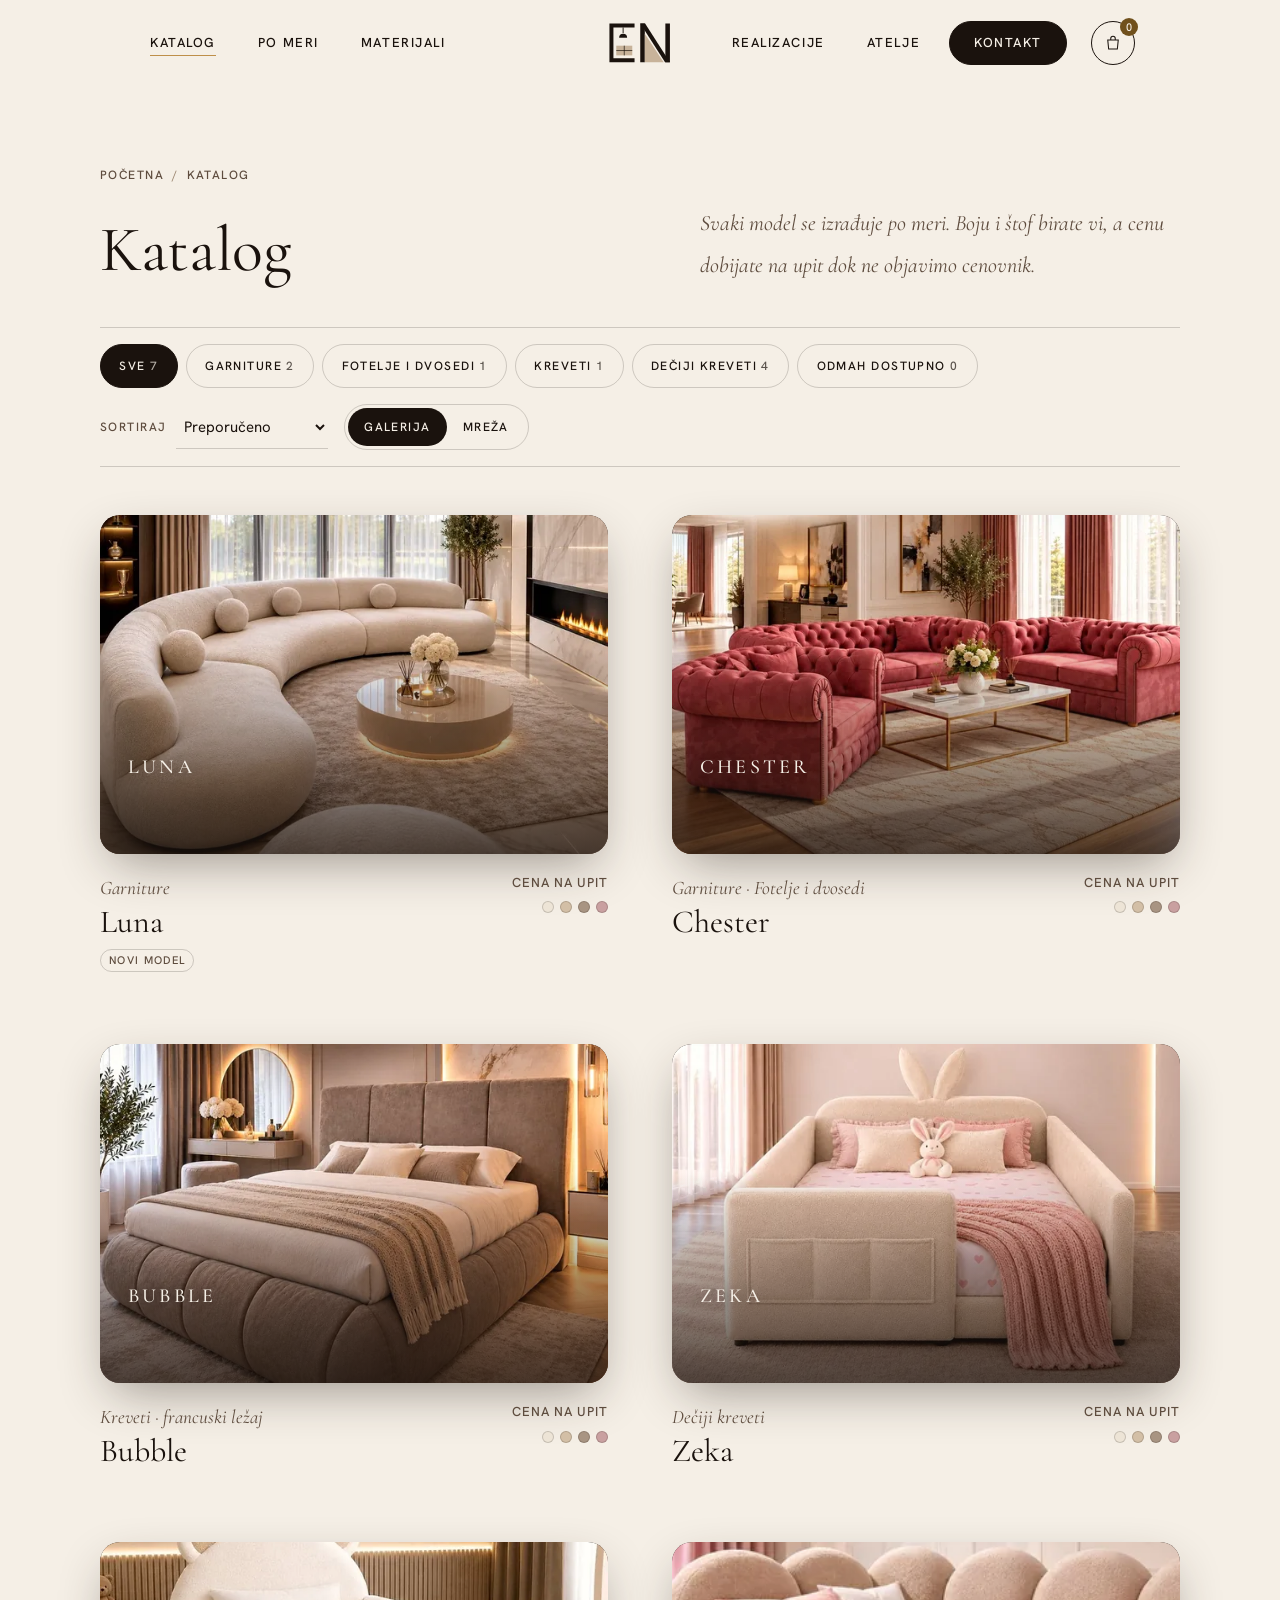
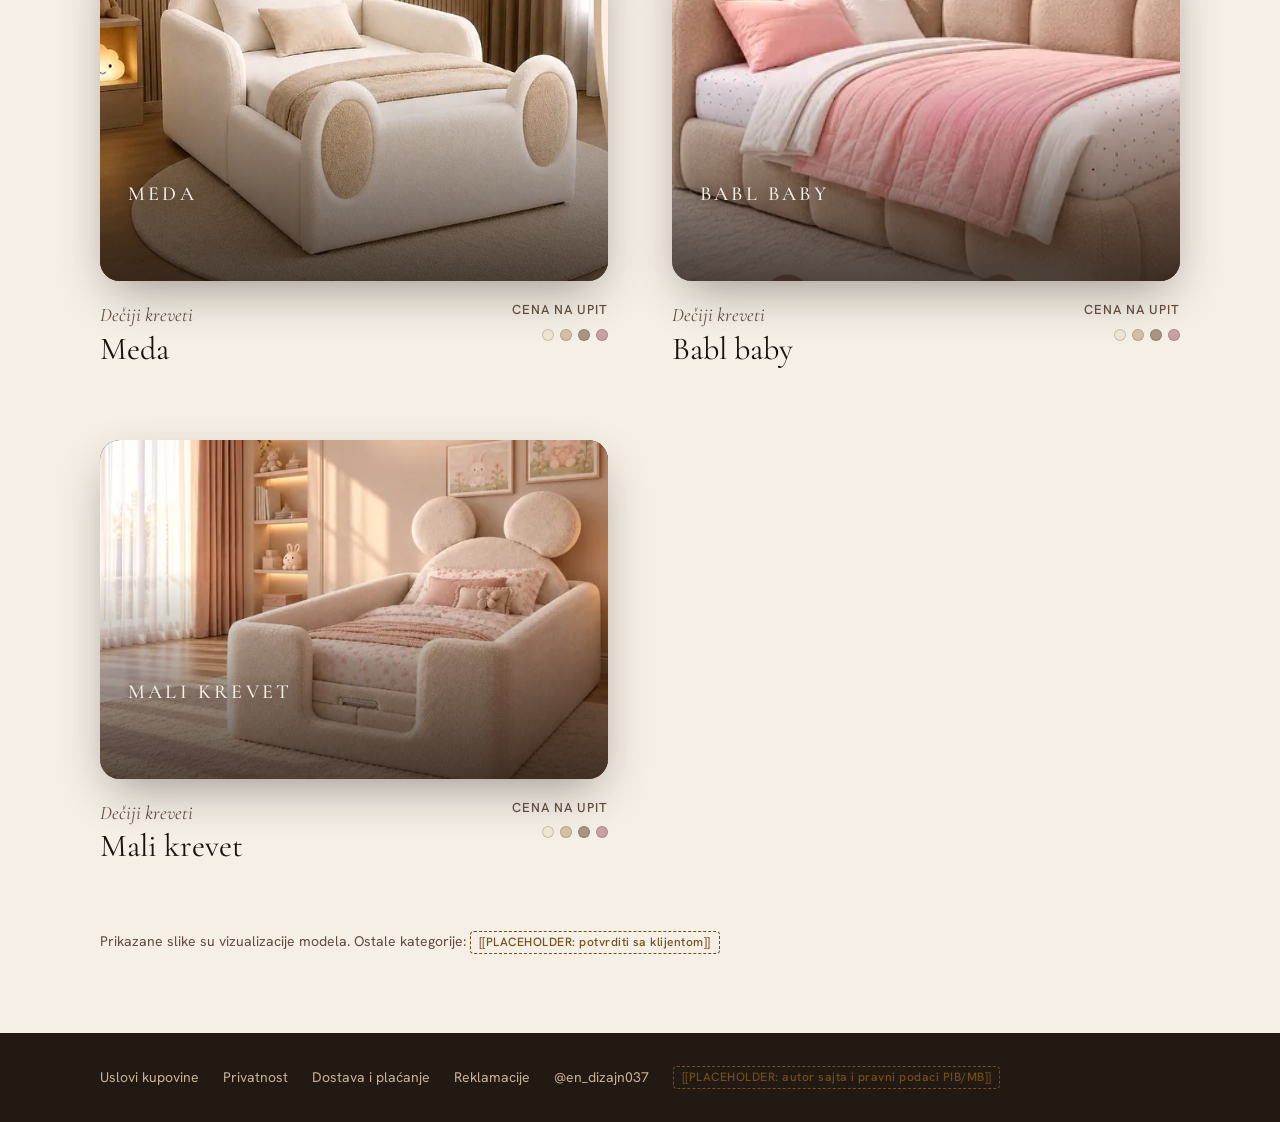
==== katalog.html @ 14991c23 "Add files via upload" ====
<!doctype html>
<html lang="sr-Latn">
<head>
<meta charset="utf-8">
<meta name="viewport" content="width=device-width, initial-scale=1">
<title>Katalog — EN-DIZAJN</title>
<meta name="description" content="Katalog EN-DIZAJN: LUNA, CHESTER, BUBBLE, ZEKA, MEDA, BABL BABY. Tapacirani nameštaj po meri, boja i štof po izboru.">
<meta property="og:title" content="Katalog — EN-DIZAJN">
<meta property="og:image" content="assets/img/03.webp">
<meta name="theme-color" content="#F5EFE6">
<link rel="icon" href="favicon.svg" type="image/svg+xml">
<link rel="preload" href="assets/fonts/cormorant-garamond-latin-500-normal.woff2" as="font" type="font/woff2" crossorigin>
<link rel="preload" href="assets/fonts/hanken-grotesk-latin-400-normal.woff2" as="font" type="font/woff2" crossorigin>
<link rel="stylesheet" href="assets/css/fonts.css">
<link rel="stylesheet" href="assets/css/main.css">
<style>@keyframes roll2{from{transform:translateY(100%);opacity:0}to{transform:none;opacity:1}}</style>
</head>
<body>
<div class="ed js" data-root id="top">
<a class="skip" href="#main">Preskoči na sadržaj</a>
<div class="cur" data-cur aria-hidden="true"><span>Pogledaj</span></div>
<div class="cq">
<header class="hdr" data-hdr>
<div class="hdr__in">
<nav class="nav" aria-label="Glavna navigacija, levo">
<a class="nl is-current" href="katalog" aria-current="page">Katalog</a>
<a class="nl" href="katalog?model=zeka">Po meri</a>
<a class="nl" href="#">Materijali</a>
</nav>
<a class="logo" href="./" aria-label="EN-DIZAJN, početna">
<!-- [[PLACEHOLDER: dobiti vektorski logo od klijenta]] — monogram recreated from the Instagram posts -->
<svg viewBox="0 0 120 80" aria-hidden="true"><path d="M6 6h44v7H13v54h37v7H6z" fill="currentColor"></path><path d="M30 13v10" stroke="currentColor" stroke-width="1.6"></path><path d="M23 31a7 7 0 0 1 14 0z" fill="currentColor"></path><rect x="18" y="45" width="28" height="17" fill="#C8B39A"></rect><path d="M18 53.5h28M32 45v17" stroke="currentColor" stroke-width="1.2"></path><path d="M60 6h8v68h-8zM104 6h8v68h-8z" fill="currentColor"></path><path d="M68 24l33 50H68z" fill="#C8B39A"></path><path d="M60 6h8.5L112 74h-8.5z" fill="currentColor"></path></svg>
</a>
<div class="hdr-r">
<nav class="nav" aria-label="Glavna navigacija, desno">
<a class="nl" href="./#modeli">Realizacije</a>
<a class="nl" href="#">Atelje</a>
</nav>
<a class="pill" href="./#kontakt">Kontakt</a>
<a class="iconbtn" href="#" aria-label="Korpa, 0 proizvoda"><svg viewBox="0 0 24 24" aria-hidden="true"><path d="M5 8h14l-1.2 12H6.2z M9 8V6a3 3 0 0 1 6 0v2" fill="none" stroke="currentColor" stroke-width="1.4"></path></svg><span class="cnt num" aria-hidden="true">0</span></a>
<button class="iconbtn burger" type="button" aria-label="Meni" aria-controls="mpanel" aria-expanded="false" data-burger><span></span><span></span></button>
</div>
</div>
<div class="mpanel" id="mpanel" data-panel>
<ul>
<li><a class="nl" href="katalog" data-close>Katalog</a></li>
<li><a class="nl" href="katalog?model=zeka" data-close>Po meri</a></li>
<li><a class="nl" href="#" data-close>Materijali</a></li>
<li><a class="nl" href="./#modeli" data-close>Realizacije</a></li>
<li><a class="nl" href="#" data-close>Atelje</a></li>
<li><a class="pill" href="./#kontakt" data-close>Kontakt</a></li>
</ul>
</div>
</header>
<main id="main" class="ptop" data-app aria-live="polite"><noscript><div class="wrap"><p class="t-lead">Za katalog je potreban JavaScript. Pišite nam na Instagramu <a href="https://www.instagram.com/en_dizajn037/">@en_dizajn037</a>.</p></div></noscript></main>
<footer class="fbar" style="margin-top: 4rem"><div class="wrap"><a href="#">Uslovi kupovine</a><a href="#">Privatnost</a><a href="#">Dostava i plaćanje</a><a href="#">Reklamacije</a><a href="https://www.instagram.com/en_dizajn037/" target="_blank" rel="noopener noreferrer">@en_dizajn037</a><span class="ph">[[PLACEHOLDER: autor sajta i pravni podaci PIB/MB]]</span></div></footer>
</div>
</div>
<script src="assets/js/main.js" defer></script>
<script src="assets/js/katalog.js" defer></script>
</body>
</html>
---- assets/css/fonts.css ----
@font-face {
  font-family: 'Cormorant Garamond';
  font-style: normal;
  font-display: swap;
  font-weight: 400;
  src: url(../fonts/cormorant-garamond-latin-ext-400-normal.woff2) format('woff2');
  unicode-range: U+0100-02BA,U+02BD-02C5,U+02C7-02CC,U+02CE-02D7,U+02DD-02FF,U+0304,U+0308,U+0329,U+1D00-1DBF,U+1E00-1E9F,U+1EF2-1EFF,U+2020,U+20A0-20AB,U+20AD-20C0,U+2113,U+2C60-2C7F,U+A720-A7FF;
}
@font-face {
  font-family: 'Cormorant Garamond';
  font-style: normal;
  font-display: swap;
  font-weight: 400;
  src: url(../fonts/cormorant-garamond-latin-400-normal.woff2) format('woff2');
  unicode-range: U+0000-00FF,U+0131,U+0152-0153,U+02BB-02BC,U+02C6,U+02DA,U+02DC,U+0304,U+0308,U+0329,U+2000-206F,U+20AC,U+2122,U+2191,U+2193,U+2212,U+2215,U+FEFF,U+FFFD;
}
@font-face {
  font-family: 'Cormorant Garamond';
  font-style: normal;
  font-display: swap;
  font-weight: 500;
  src: url(../fonts/cormorant-garamond-latin-ext-500-normal.woff2) format('woff2');
  unicode-range: U+0100-02BA,U+02BD-02C5,U+02C7-02CC,U+02CE-02D7,U+02DD-02FF,U+0304,U+0308,U+0329,U+1D00-1DBF,U+1E00-1E9F,U+1EF2-1EFF,U+2020,U+20A0-20AB,U+20AD-20C0,U+2113,U+2C60-2C7F,U+A720-A7FF;
}
@font-face {
  font-family: 'Cormorant Garamond';
  font-style: normal;
  font-display: swap;
  font-weight: 500;
  src: url(../fonts/cormorant-garamond-latin-500-normal.woff2) format('woff2');
  unicode-range: U+0000-00FF,U+0131,U+0152-0153,U+02BB-02BC,U+02C6,U+02DA,U+02DC,U+0304,U+0308,U+0329,U+2000-206F,U+20AC,U+2122,U+2191,U+2193,U+2212,U+2215,U+FEFF,U+FFFD;
}
@font-face {
  font-family: 'Cormorant Garamond';
  font-style: italic;
  font-display: swap;
  font-weight: 400;
  src: url(../fonts/cormorant-garamond-latin-ext-400-italic.woff2) format('woff2');
  unicode-range: U+0100-02BA,U+02BD-02C5,U+02C7-02CC,U+02CE-02D7,U+02DD-02FF,U+0304,U+0308,U+0329,U+1D00-1DBF,U+1E00-1E9F,U+1EF2-1EFF,U+2020,U+20A0-20AB,U+20AD-20C0,U+2113,U+2C60-2C7F,U+A720-A7FF;
}
@font-face {
  font-family: 'Cormorant Garamond';
  font-style: italic;
  font-display: swap;
  font-weight: 400;
  src: url(../fonts/cormorant-garamond-latin-400-italic.woff2) format('woff2');
  unicode-range: U+0000-00FF,U+0131,U+0152-0153,U+02BB-02BC,U+02C6,U+02DA,U+02DC,U+0304,U+0308,U+0329,U+2000-206F,U+20AC,U+2122,U+2191,U+2193,U+2212,U+2215,U+FEFF,U+FFFD;
}
@font-face {
  font-family: 'Hanken Grotesk';
  font-style: normal;
  font-display: swap;
  font-weight: 400;
  src: url(../fonts/hanken-grotesk-latin-ext-400-normal.woff2) format('woff2');
  unicode-range: U+0100-02BA,U+02BD-02C5,U+02C7-02CC,U+02CE-02D7,U+02DD-02FF,U+0304,U+0308,U+0329,U+1D00-1DBF,U+1E00-1E9F,U+1EF2-1EFF,U+2020,U+20A0-20AB,U+20AD-20C0,U+2113,U+2C60-2C7F,U+A720-A7FF;
}
@font-face {
  font-family: 'Hanken Grotesk';
  font-style: normal;
  font-display: swap;
  font-weight: 400;
  src: url(../fonts/hanken-grotesk-latin-400-normal.woff2) format('woff2');
  unicode-range: U+0000-00FF,U+0131,U+0152-0153,U+02BB-02BC,U+02C6,U+02DA,U+02DC,U+0304,U+0308,U+0329,U+2000-206F,U+20AC,U+2122,U+2191,U+2193,U+2212,U+2215,U+FEFF,U+FFFD;
}
@font-face {
  font-family: 'Hanken Grotesk';
  font-style: normal;
  font-display: swap;
  font-weight: 500;
  src: url(../fonts/hanken-grotesk-latin-ext-500-normal.woff2) format('woff2');
  unicode-range: U+0100-02BA,U+02BD-02C5,U+02C7-02CC,U+02CE-02D7,U+02DD-02FF,U+0304,U+0308,U+0329,U+1D00-1DBF,U+1E00-1E9F,U+1EF2-1EFF,U+2020,U+20A0-20AB,U+20AD-20C0,U+2113,U+2C60-2C7F,U+A720-A7FF;
}
@font-face {
  font-family: 'Hanken Grotesk';
  font-style: normal;
  font-display: swap;
  font-weight: 500;
  src: url(../fonts/hanken-grotesk-latin-500-normal.woff2) format('woff2');
  unicode-range: U+0000-00FF,U+0131,U+0152-0153,U+02BB-02BC,U+02C6,U+02DA,U+02DC,U+0304,U+0308,U+0329,U+2000-206F,U+20AC,U+2122,U+2191,U+2193,U+2212,U+2215,U+FEFF,U+FFFD;
}
/* metric-matched fallbacks to avoid layout shift on swap */
@font-face{font-family:'Cormorant Fallback';src:local('Georgia');size-adjust:88%;ascent-override:100%;descent-override:30%}
@font-face{font-family:'Hanken Fallback';src:local('Arial');size-adjust:98%;ascent-override:96%;descent-override:26%}
---- assets/css/main.css ----
/* EN-DIZAJN — tokens.css + components. Every number from the v4 brief lives here. */
:root{
  --cream:#F5EFE6; --linen:#EADFCF; --rose:#8E4450; --sand:#C8B39A; --taupe:#9C8670;
  --espresso:#221913; --ink:#1A120D; --ink-muted:#5E4C3E;
  --brass:#BE8F4A; --brass-ink:#70501C;
  --text-on-dark:#E9DFD1; --muted-on-dark:#C8B39A;
  --hairline:rgba(27,20,16,.18); --hairline-dark:rgba(233,223,209,.22);
  --f-display:'Cormorant Garamond', 'Cormorant Fallback', Georgia, 'Times New Roman', serif;
  --f-ui:'Hanken Grotesk', 'Hanken Fallback', Arial, sans-serif;
  /* motion tokens */
  --standard:cubic-bezier(.25,.1,.25,1); --outQuad:cubic-bezier(.25,.46,.45,.94);
  --outSine:cubic-bezier(.39,.575,.565,1); --outCubic:cubic-bezier(.215,.61,.355,1);
  --outQuart:cubic-bezier(.165,.84,.44,1); --outQuint:cubic-bezier(.23,1,.32,1);
  --outExpo:cubic-bezier(.19,1,.22,1);
  --k:1; --s0:1.2; --dk:1;
  --grain:url(../img/grain.png);
}
html{scroll-behavior:auto}
body{margin:0;background:#F4EDE3}
.ed{background:var(--cream);color:var(--ink);font-family:var(--f-ui);font-size:1rem;line-height:1.7;overflow-x:clip;-webkit-font-smoothing:antialiased;text-wrap:pretty;position:relative}
.cq{container-type:inline-size;position:relative}
.ed *,.ed *::before,.ed *::after{box-sizing:border-box}
.ed img{display:block;max-width:100%}
.ed h1,.ed h2,.ed h3,.ed p{margin:0}
.ed h1,.ed h2,.ed h3{text-wrap:balance;font-weight:400}
:where(.ed) a{color:inherit}
.num{font-variant-numeric:tabular-nums lining-nums}
.vh{position:absolute!important;width:1px;height:1px;overflow:hidden;clip:rect(0 0 0 0);white-space:nowrap}
.skip{position:absolute;left:16px;top:-80px;z-index:100;background:var(--ink);color:var(--cream);padding:12px 20px;border-radius:40px;font:500 .8125rem/1.4 var(--f-ui);letter-spacing:.12em;text-transform:uppercase;text-decoration:none}
.skip:focus{top:16px}
.ed :focus-visible{outline:2px solid var(--brass-ink);outline-offset:2px}
.dark :focus-visible,.on-photo :focus-visible{outline-color:var(--brass)}
.ph{display:inline-block;font:500 .75rem/1.4 var(--f-ui);letter-spacing:.04em;color:var(--brass-ink);border:1px dashed currentColor;padding:2px 8px;border-radius:4px;font-style:normal;text-transform:none}
.dark .ph{color:var(--sand)}

/* layout */
.wrap{max-width:1140px;margin:0 auto;padding:15px 30px}
.sec{padding:5rem 0;position:relative}
.cream{background:var(--cream)} .linen{background:var(--linen)}
.dark{background:var(--espresso);color:var(--text-on-dark)}
.grain::after{content:'';position:absolute;inset:0;background-image:var(--grain);background-size:128px;mix-blend-mode:soft-light;opacity:.75;pointer-events:none}
.dark>.wrap,.dark>*{position:relative;z-index:1}
.g-about{display:grid;grid-template-columns:1fr 1.25fr;gap:3.1rem;align-content:space-between;align-items:start}
.g-2{display:grid;grid-template-columns:repeat(2,minmax(0,1fr));gap:4rem}
.stag>:nth-child(even){transform:translateY(6rem)}
.stag{padding-bottom:6rem}

/* type */
.t-h1{font:500 4rem/1.15 var(--f-display);letter-spacing:-.005em}
.t-h2{font:400 2.2rem/1.2 var(--f-display)}
.t-big{font:400 3.5rem/1.2 var(--f-display)}
.t-h3{font:400 2.5rem/1.2 var(--f-display)}
.t-h3s{font:400 2.2rem/1.2 var(--f-display)}
.t-sub{font:italic 400 1.2rem/1.5 var(--f-display)}
.t-lead{font:italic 400 1.375rem/1.9 var(--f-display);max-width:30rem}
.t-body{font:400 1rem/1.7 var(--f-ui)}
.t-micro{font:500 .8125rem/1.4 var(--f-ui);letter-spacing:.12em;text-transform:uppercase}
.muted{color:var(--ink-muted)} .dark .muted{color:var(--muted-on-dark)}

/* section header */
.sh{display:flex;align-items:center;gap:1.25rem;font:400 2.2rem/1.2 var(--f-display)}
.badge{display:inline-flex;align-items:center;justify-content:center;background:var(--ink);color:var(--cream);border-radius:3000px;padding:.06em 1.5rem 0;font:400 4.5rem/1.2 var(--f-display);flex:none}
.dark .badge{background:var(--cream);color:var(--ink)}
.mask{display:inline-block;overflow:clip;vertical-align:bottom;padding-bottom:.1em;margin-bottom:-.1em}
.mi{display:inline-block}
.hr{height:1px;background:var(--hairline);margin:20px 0 40px;transform-origin:left center}
.dark .hr{background:var(--hairline-dark)}

/* buttons: pill */
.pill{position:relative;display:inline-flex;align-items:center;justify-content:center;gap:.6rem;min-height:44px;border-radius:40px;padding:.75rem 1.5rem;font:500 .8125rem/1.4 var(--f-ui);letter-spacing:.12em;text-transform:uppercase;text-decoration:none;border:1px solid var(--ink);background:var(--ink);color:var(--cream);cursor:pointer;transition:background-color 475ms var(--standard),color 475ms var(--standard),border-color 475ms var(--standard)}
.pill:hover{background:var(--cream);color:var(--ink)}
.pill--o{background:transparent;color:var(--ink);padding-right:3rem}
.pill--o:hover{background:var(--ink);color:var(--cream)}
.pill .arr{position:absolute;right:1.15rem;top:50%;margin-top:-8px;width:16px;height:16px;transition:transform 300ms var(--outQuart)}
.pill:hover .arr{transform:translate(3px,-3px)}
.dark .pill--o{border-color:var(--sand);color:var(--sand)}
.dark .pill--o:hover{background:var(--cream);color:var(--ink);border-color:var(--cream)}
.dark .pill:not(.pill--o){background:var(--cream);color:var(--ink);border-color:var(--cream)}
.dark .pill:not(.pill--o):hover{background:transparent;color:var(--cream)}

/* buttons: corner bracket */
.cb{position:relative;display:inline-flex;align-items:center;justify-content:center;min-width:200px;height:64px;padding:0 2rem;font:500 .8125rem/1.4 var(--f-ui);letter-spacing:.2em;text-transform:uppercase;color:var(--cream);text-decoration:none;background:none;border:0;cursor:pointer}
.cb--ink{color:var(--ink)}
.cb i{position:absolute;background:currentColor;transition:transform 200ms ease-out}
.cb .ct{top:0;left:0;width:100%;height:1.5px;transform:scaleX(.15);transform-origin:0 0}
.cb .cl{top:0;left:0;width:1.5px;height:100%;transform:scaleY(.35);transform-origin:0 0}
.cb .cbm{bottom:0;right:0;width:100%;height:1.5px;transform:scaleX(.15);transform-origin:100% 100%}
.cb .cr{bottom:0;right:0;width:1.5px;height:100%;transform:scaleY(.35);transform-origin:100% 100%}
.cb:hover i,.cb:focus-visible i{transform:none}

/* header */
.hdr{position:sticky;top:0;z-index:50;margin-bottom:-84px;color:var(--ink);transition:transform 500ms var(--outSine),opacity 500ms var(--outCubic),background-color 300ms var(--standard),color 300ms var(--standard),box-shadow 300ms}
.hdr.is-hidden{transform:translateY(-95px);opacity:0;transition-delay:200ms,200ms,0ms,0ms,0ms}
.hdr.is-scrolled{background:rgba(244,237,227,.88);-webkit-backdrop-filter:blur(12px);backdrop-filter:blur(12px);box-shadow:inset 0 -1px 0 var(--hairline)}
.hdr.on-dark{color:var(--cream)}
.hdr.on-dark.is-scrolled{background:rgba(43,33,27,.88);box-shadow:inset 0 -1px 0 var(--hairline-dark)}
.hdr__in{max-width:1030px;margin:0 auto;padding:20px;display:grid;grid-template-columns:1fr auto 1fr;align-items:center;gap:1rem}
.nav{display:flex;align-items:center;gap:2rem}
.nav--r{justify-content:flex-end}
.hdr-r{display:flex;justify-content:flex-end;align-items:center;gap:1.5rem}
.nl{position:relative;padding:10px 5px;font:500 .8125rem/1.4 var(--f-ui);letter-spacing:.12em;text-transform:uppercase;text-decoration:none;color:inherit;white-space:nowrap}
.nl::after{content:'';position:absolute;left:5px;right:5px;bottom:6px;height:1px;background:var(--brass);transform:scaleX(0);transform-origin:right center;transition:transform 300ms var(--outExpo)}
.nl:hover::after,.nl.is-current::after{transform:scaleX(1);transform-origin:left center}
.logo{display:block;width:68.5px;color:inherit}
.logo svg{display:block;width:100%;height:auto}
.hdr .pill{padding:.75rem 1.5rem}
.on-dark .pill{background:var(--cream);color:var(--ink);border-color:var(--cream)}
.on-dark .pill:hover{background:transparent;color:var(--cream)}
.iconbtn{position:relative;display:inline-flex;align-items:center;justify-content:center;width:44px;height:44px;border-radius:44px;border:1px solid currentColor;background:none;color:inherit;cursor:pointer;flex:none;text-decoration:none}
.iconbtn svg{width:18px;height:18px}
.cnt{position:absolute;top:-4px;right:-4px;min-width:18px;height:18px;padding:0 5px;border-radius:18px;background:var(--brass-ink);color:var(--cream);font:500 .6875rem/18px var(--f-ui);text-align:center}
.burger{display:none}
.burger span{position:absolute;left:13px;right:13px;height:1.5px;background:currentColor;transition:transform 300ms var(--outQuart)}
.burger span:first-child{transform:translateY(-4px)} .burger span:last-child{transform:translateY(4px)}
.burger[aria-expanded="true"] span:first-child{transform:rotate(45deg)}
.burger[aria-expanded="true"] span:last-child{transform:rotate(-45deg)}
.mpanel{display:none}

/* hero */
.hero{height:clamp(640px,70cqw,1010px);padding-top:84px;display:flex;flex-direction:column;align-items:center;background:var(--cream)}
.hero__wrap{width:100%;max-width:1260px;flex:1;min-height:0;padding:40px 50px}
.hero__frame{position:relative;width:100%;height:100%;overflow:clip;clip-path:inset(0)}
.hero__img{position:absolute;inset:0;width:100%;height:100%;object-fit:cover;object-position:50% 72%}
.hero__ov{position:absolute;inset:0;background:radial-gradient(ellipse 60% 55% at 50% 48%,rgba(26,18,13,.42),rgba(26,18,13,0) 75%),linear-gradient(180deg,rgba(26,18,13,0) 55%,rgba(26,18,13,.45))}
.hero__c{position:absolute;inset:0;display:flex;flex-direction:column;align-items:center;justify-content:center;gap:2.25rem;color:var(--cream);text-align:center;padding:0 20px}
.hero__h{display:flex;flex-direction:column;align-items:center}
.hero__line{display:block}
.hpill{position:relative;display:inline-block;padding:0 .3em;line-height:1;border-radius:30px}
.hpill svg{position:absolute;inset:0;width:100%;height:100%;overflow:visible}
.hpill rect{fill:none;stroke:var(--cream);stroke-width:1.5;stroke-dasharray:100;stroke-dashoffset:0}
.scrollind{flex:0 0 96px;display:flex;align-items:center;justify-content:center}
.mouse{position:relative;width:28px;height:48px;border:1px solid var(--ink);border-radius:25px}
.mouse b{position:absolute;left:50%;top:9px;width:6px;height:6px;margin-left:-3px;border-radius:6px;background:var(--brass-ink);animation:dot 2400ms var(--outQuint) infinite}
@keyframes dot{0%{transform:translateY(0);opacity:1}58%{opacity:1}83%{transform:translateY(20px);opacity:0}100%{transform:translateY(20px);opacity:0}}

/* load sequence A (only when JS ran) */
.jsh .hero__frame{clip-path:inset(26% 25%)}
.jsh .hero__img{transform:scale(1.12)}
.jsh .hdr__in{transform:translateY(-18px);opacity:0}
.jsh .hero__ov{opacity:0}
.jsh .hero__line{transform:translateY(42px);opacity:0}
.jsh .hpill rect{stroke-dashoffset:100}
.jsh .hero__cta{transform:translateY(24px);opacity:0}
.jsh .scrollind{opacity:0}
.is-loaded .hero__frame{clip-path:inset(0 0 0 0);transition:clip-path 1000ms var(--outQuart)}
.is-loaded .hero__img{transform:none;transition:transform 1600ms var(--outQuart)}
.is-loaded .hdr__in{transform:none;opacity:1;transition:transform 500ms var(--outQuad) 500ms,opacity 500ms var(--outQuad) 500ms}
.is-loaded .hero__ov{opacity:1;transition:opacity 500ms var(--standard) 1000ms}
.is-loaded .hero__line{transform:none;opacity:1;transition:transform 500ms var(--outQuad) 1000ms,opacity 300ms var(--outQuad) 1000ms}
.is-loaded .hero__line+.hero__line{transition-delay:1120ms}
.is-loaded .hpill rect{stroke-dashoffset:0;transition:stroke-dashoffset 700ms var(--outExpo) 1300ms}
.is-loaded .hero__cta{transform:none;opacity:1;transition:transform 600ms var(--outExpo) 1500ms,opacity 600ms var(--outExpo) 1500ms}
.is-loaded .scrollind{opacity:1;transition:opacity 600ms var(--standard) 1600ms}
.is-skip .hero__frame,.is-skip .hero__img,.is-skip .hdr__in,.is-skip .hero__ov,.is-skip .hero__line,.is-skip .hpill rect,.is-skip .hero__cta,.is-skip .scrollind{transition:none!important}
.is-skip main,.is-skip .hdr{animation:fadein 250ms var(--standard)}
@keyframes fadein{from{opacity:0}to{opacity:1}}

/* scroll reveals, sequence B */
.js .r-badge{opacity:0;transform:scale(.6)}
.js .mi{transform:translateY(110%)}
.js .r-line{transform:scaleX(0)}
.js .r-up{opacity:0;transform:translateY(calc(33px * var(--k)))}
.js .r-img img{opacity:0;transform:scale(var(--s0))}
.js .r-us{transform:scaleX(0)}
.js .r-p{opacity:0;transform:translateY(calc(16px * var(--k)))}
.js .r-block{opacity:0;transform:translateY(calc(40px * var(--k)))}
.js .r-f{opacity:0;transform:translateY(calc(4rem * var(--k)))}
.js .r-circ{transform:scale(0)}
.is-in .r-badge{opacity:1;transform:none;transition:transform 700ms var(--outQuint),opacity 700ms var(--outQuint)}
.is-in .mi{transform:none;transition:transform 900ms var(--outExpo) calc(var(--d,100ms) * var(--dk))}
.is-in .r-line{transform:none;transition:transform 1000ms var(--outExpo) calc(200ms * var(--dk))}
.is-in .r-up{opacity:1;transform:none;transition:transform 800ms var(--outQuart) calc(var(--d,150ms) * var(--dk)),opacity 800ms var(--standard) calc(var(--d,150ms) * var(--dk))}
.is-in .r-img img{opacity:1;transform:none;transition:transform 1300ms var(--outQuart) calc(var(--d,0ms) * var(--dk)),opacity 600ms var(--standard) calc(var(--d,0ms) * var(--dk))}
.is-in .r-us{transform:none;transition:transform 800ms var(--outExpo)}
.is-in .r-p{opacity:1;transform:none;transition:transform 900ms var(--standard) calc(var(--d,300ms) * var(--dk)),opacity 900ms var(--standard) calc(var(--d,300ms) * var(--dk))}
.is-in .r-block{opacity:1;transform:none;transition:transform 1200ms var(--outSine),opacity 1200ms var(--outExpo)}
.is-in .r-f{opacity:1;transform:none;transition:transform 800ms var(--standard) calc(var(--d,0ms) * var(--dk)),opacity 800ms var(--standard) calc(var(--d,0ms) * var(--dk))}
.is-in .r-fc{transition:transform 800ms var(--outSine) calc(240ms * var(--dk)),opacity 500ms ease-in calc(240ms * var(--dk))}
.is-in .r-circ{transform:none;transition:transform 800ms var(--outQuart) calc(120ms * var(--dk))}

/* image wrapper */
.iw{position:relative;overflow:clip;width:100%}
.iw img{width:100%;height:100%;object-fit:cover}

/* 01 */
.about-l .iw{aspect-ratio:1136/966}
.about-r{display:flex;flex-direction:column;align-items:flex-start}
.about-r .t-lead{max-width:34rem}
.about-r .iw{max-width:600px;aspect-ratio:1254/790;margin-top:3rem;align-self:center}
.about-r .pill{margin-top:2.5rem}

/* 02 services */
.row{display:grid;grid-template-columns:repeat(2,minmax(0,1fr));gap:4rem;align-items:center}
.row--imgfirst .row__img{order:-1}
.row__t{display:grid;grid-template-columns:.25fr 1fr;gap:0}
.us{width:3rem;height:2px;background:var(--sand);margin-top:2.1rem;transform-origin:left center}
.dh1{font:400 3.5rem/1.2 var(--f-display);color:var(--text-on-dark)}
.dh3{font:400 2.2rem/1.2 var(--f-display);color:var(--sand);margin-top:1.2rem}
.row .t-lead{color:var(--muted-on-dark);margin-top:1.75rem}
.row .pill{margin-top:2rem}
.row__img{max-width:100%;justify-self:center;width:100%}

/* collection card (LivingLux d-56) */
.card{position:relative;display:block;overflow:hidden;aspect-ratio:3/2;box-shadow:0 18px 50px -12px rgba(43,33,27,.45);color:var(--cream);text-decoration:none;background:var(--espresso)}
.card__bg{position:absolute;inset:0;transform:none;transition:transform 500ms var(--standard)}
.card__bg img{width:100%;height:100%;object-fit:cover}
.card__bg::after{content:'';position:absolute;inset:0;background:radial-gradient(ellipse 70% 60% at 50% 50%,rgba(26,18,13,.5),rgba(26,18,13,.08) 80%);transition:opacity 500ms var(--standard)}
.card:hover .card__bg::after,.card:focus-visible .card__bg::after{opacity:.75}
.card__fa,.card__fb{position:absolute;pointer-events:none;transition:transform 350ms var(--standard)}
.card__fa{left:5%;top:10%;width:90%;height:80%;border-top:1px solid var(--cream);border-bottom:1px solid var(--cream);transform:scaleX(0)}
.card__fb{left:10%;top:5%;width:80%;height:90%;border-left:1px solid var(--cream);border-right:1px solid var(--cream);transform:scaleY(0)}
.card__c{position:absolute;inset:0;display:flex;flex-direction:column;align-items:center;justify-content:center;gap:.75rem;text-align:center;padding:0 12%}
.card__t{font:500 1.5rem/1.2 var(--f-display);letter-spacing:.16em;text-transform:uppercase;transform:translateY(-20px);transition:transform 500ms var(--standard)}
.card__cap{font:500 .75rem/1.4 var(--f-ui);letter-spacing:.1em;text-transform:uppercase;max-width:340px;opacity:0;transition:opacity 500ms var(--standard)}
.card:hover .card__fa,.card:focus-visible .card__fa,.card.is-active .card__fa{transform:scaleX(1)}
.card:hover .card__fb,.card:focus-visible .card__fb,.card.is-active .card__fb{transform:scaleY(1)}
.card:hover .card__bg,.card:focus-visible .card__bg,.card.is-active .card__bg{transform:scale(1.04)}
.card:hover .card__t,.card:focus-visible .card__t,.card.is-active .card__t{transform:translateY(0)}
.card:hover .card__cap,.card:focus-visible .card__cap,.card.is-active .card__cap{opacity:1}
.citem .t-sub{margin-top:1.75rem;color:var(--ink-muted)}
.citem .t-h3{margin-top:.25rem}
.citem .pill{margin-top:1.25rem}
.hint{display:none;align-items:center;gap:.6rem;color:var(--ink-muted)}
.hint svg{width:44px;height:28px;flex:none}
@media (hover:hover){.hint{display:inline-flex}}

/* 04 tiles */
.tile4 .iw{aspect-ratio:16/10}
.tile4 .t-h3{margin-top:1.5rem;color:var(--text-on-dark)}
.tile4 .pill{margin-top:1.25rem}
.phtile{aspect-ratio:16/10;background:var(--linen);border:1px solid var(--sand);display:flex;flex-direction:column;align-items:center;justify-content:center;gap:1.5rem;padding:2rem;text-align:center;color:var(--ink)}
.phtile .t-sub{color:var(--ink-muted);max-width:22rem;font-size:1.5rem;line-height:1.35}
.phtile .pill--o{color:var(--ink);border-color:var(--ink)}
.phtile .pill--o:hover{background:var(--ink);color:var(--cream)}

/* Inspiracija accordion */
.ctr{text-align:center;display:flex;flex-direction:column;align-items:center}
.ctr .t-lead{margin-top:1rem}
.instr{max-width:1080px;margin:2.5rem auto 1rem;padding-left:2rem}
.strip{display:flex;width:100%;max-width:1080px;height:clamp(300px,34cqw,480px);margin:0 auto;cursor:pointer}
.tl{position:relative;flex:1 1 0;overflow:hidden;display:block;color:var(--cream);text-decoration:none;transition:flex-grow .8s cubic-bezier(.19,1,.22,1)}
.tl img{position:absolute;inset:0;width:100%;height:100%;object-fit:cover}
.tl__l{position:absolute;left:0;right:0;bottom:0;padding:24px;background:linear-gradient(transparent,rgba(27,20,16,.65));font:500 1.9rem/1.1 var(--f-display);white-space:nowrap;opacity:0;transition:opacity 200ms var(--standard)}
.tl:hover,.tl:focus-visible{flex-grow:7}
.tl:hover .tl__l,.tl:focus-visible .tl__l{opacity:1;transition-duration:500ms}
.tl:focus-visible{outline-offset:-4px;outline-color:var(--cream)}
.insp-cta{display:flex;justify-content:center;margin-top:3rem}

/* banner */
.banner{position:relative;height:clamp(360px,46cqw,560px);overflow:clip;color:var(--cream)}
.banner__img{position:absolute;left:0;right:0;top:-10%;height:120%;width:100%;object-fit:cover;object-position:50% 60%;will-change:auto}
.banner__ov{position:absolute;inset:0;background:rgba(43,33,27,.55)}
.banner .grain-l{position:absolute;inset:0;background-image:var(--grain);background-size:128px;mix-blend-mode:soft-light;opacity:.75}
.banner__c{position:relative;z-index:2;height:100%;display:flex;flex-direction:column;align-items:center;justify-content:center;gap:1.25rem;text-align:center;padding:0 20px}
.banner__c .t-micro{max-width:34rem;color:var(--linen)}
.banner__c .cb{margin-top:1rem}

/* newsletter */
.nform{display:flex;align-items:flex-end;gap:12px;width:100%;max-width:460px;margin-top:2rem}
.nfield{flex:1;display:flex;flex-direction:column;align-items:flex-start;text-align:left}
.nfield label{font:500 .75rem/1.4 var(--f-ui);letter-spacing:.12em;text-transform:uppercase;color:var(--ink-muted)}
.ninput{width:100%;height:48px;border-width:0 0 1px;border-style:solid;border-color:var(--hairline);padding:12px 16px 12px 0;font:400 14px/1 var(--f-ui);background:transparent;color:var(--ink);opacity:.4;transition:all .2s ease;border-radius:0}
.ninput:focus{opacity:1;border-color:var(--ink);outline:none}
.ninput:focus-visible{outline:none;box-shadow:0 2px 0 var(--brass-ink)}
.circ{width:48px;height:48px;border-radius:48px;background:var(--ink);color:var(--sand);border:0;display:inline-flex;align-items:center;justify-content:center;cursor:pointer;flex:none;transition:transform 350ms var(--outQuart)}
.circ:hover{transform:scale(1.06)}
.circ svg{width:18px;height:18px}
.consent{display:flex;gap:10px;align-items:flex-start;max-width:460px;margin-top:1.25rem;text-align:left;font-size:.875rem;line-height:1.5;color:var(--ink-muted)}
.consent input{width:20px;height:20px;margin:1px 0 0;accent-color:var(--ink);flex:none}
.nstatus{min-height:1.5em;margin-top:.75rem;font-size:.9375rem}
.nstatus.ok{color:#3E5A35}.nstatus.err{color:#8A2E1E}

/* footer */
.ftr{background:var(--cream);padding:5rem 0 0}
.giant{display:flex;align-items:center;justify-content:center;flex-wrap:nowrap;font:400 6rem/1.1 var(--f-display);text-decoration:none;color:var(--ink)}
.giant span{text-align:center}
.gcirc{display:inline-flex;align-items:center;justify-content:center;width:5rem;height:5rem;border-radius:200px;background:var(--ink);color:var(--sand);margin:0 1rem;flex:none;transition:transform 350ms var(--outQuart)}
.gcirc svg{width:1.6rem;height:1.6rem;transition:transform 350ms var(--outQuart)}
.giant:hover .gcirc{transform:scale(1.12)}
.giant:hover .gcirc svg{transform:rotate(45deg)}
.fhr{height:1px;background:rgba(197,185,173,.25);margin:40px 0}
.fcols{display:grid;grid-template-columns:repeat(4,minmax(0,1fr));gap:2rem;padding-bottom:3rem}
.fcol h3{font:500 .8125rem/1.4 var(--f-ui);letter-spacing:.12em;text-transform:uppercase;margin-bottom:1.25rem;color:var(--ink-muted)}
.fcol ul{list-style:none;margin:0;padding:0;display:flex;flex-direction:column;gap:.35rem}
.fcol a{text-decoration:none}
.fcol a:hover{text-decoration:underline;text-underline-offset:4px}
.fcol p{color:var(--ink)}
.socials{display:flex;gap:12px;flex-wrap:wrap}
.sq{width:64px;height:64px;border:1px solid var(--ink);display:inline-flex;align-items:center;justify-content:center;color:var(--ink);transition:background-color 200ms var(--standard),color 200ms var(--standard)}
.sq:hover{background:var(--ink);color:var(--cream)}
.sq svg{width:20px;height:20px}
.totop{margin-left:auto}
.fbar{background:var(--espresso);color:var(--muted-on-dark);font-size:14px;padding:18px 0}
.fbar .wrap{display:flex;flex-wrap:wrap;gap:.5rem 1.5rem;align-items:center}
.fbar a{text-decoration:none}.fbar a:hover{color:var(--cream)}

/* cursor */
.cur{position:fixed;left:0;top:0;z-index:90;pointer-events:none;width:8px;height:8px;margin:-4px 0 0 -4px;border-radius:72px;background:var(--brass);display:none;align-items:center;justify-content:center;color:var(--ink);font:500 .75rem/1 var(--f-ui);letter-spacing:.12em;text-transform:uppercase;transition:width 350ms var(--outQuart),height 350ms var(--outQuart),margin 350ms var(--outQuart),background-color 350ms var(--outQuart)}
.cur span{opacity:0;transition:opacity 200ms}
.has-cur .cur{display:flex}
.cur.is-big{width:72px;height:40px;margin:-20px 0 0 -36px;background:var(--cream)}
.cur.is-big span{opacity:1}
.cur.is-off{opacity:0}

/* ---------- responsive ---------- */
@container (min-width:1920px){.hero__wrap{max-width:1260px}}
@container (max-width:991px){
  .cq>*{--k:.7;--s0:1.12;--dk:.5}
  .hdr{margin-bottom:-72px}
  .wrap{max-width:728px}
  .sec{padding:4rem 0}
  .t-h1{font-size:3.5rem}
  .t-big,.dh1{font-size:3.25rem} .dh3{font-size:2rem}
  .t-h3{font-size:2.25rem}
  .t-lead{font-size:1.3rem}
  .card__t{font-size:1.4rem}
  .giant{font-size:5.5rem}
  .g-about,.g-2,.row{grid-template-columns:1fr;gap:1.8rem}
  .stag>:nth-child(even){transform:none}.stag{padding-bottom:0}
  .row--imgfirst .row__img{order:0}
  .row__img{order:-1!important}
  .hdr__in{grid-template-columns:auto 1fr auto;padding:14px 20px}
  .hdr .nav{display:none}
  .logo{width:56px}
  .burger{display:inline-flex}
  .hdr-r{display:flex;gap:10px;justify-content:flex-end;align-items:center}
  .hdr-r .pill{display:none}
  .mpanel{display:block;position:absolute;left:20px;right:20px;top:100%;margin-top:10px;background:var(--cream);color:var(--ink);border-radius:20px;padding:20px 20px 30px;box-shadow:0 8px 50px rgba(27,20,16,.05);transform-origin:top center;opacity:0;transform:translateY(-12px) scaleY(.96);visibility:hidden;transition:opacity 250ms var(--outQuad),transform 250ms var(--outQuad),visibility 0s 250ms}
  .mpanel.is-open{opacity:1;transform:none;visibility:visible;transition:opacity 400ms var(--outExpo),transform 400ms var(--outExpo),visibility 0s}
  .mpanel ul{list-style:none;margin:0;padding:0;display:flex;flex-direction:column}
  .mpanel li{opacity:0;transform:translateY(8px);transition:opacity 400ms var(--outQuart),transform 400ms var(--outQuart)}
  .mpanel.is-open li{opacity:1;transform:none}
  .mpanel.is-open li:nth-child(2){transition-delay:40ms}.mpanel.is-open li:nth-child(3){transition-delay:80ms}.mpanel.is-open li:nth-child(4){transition-delay:120ms}.mpanel.is-open li:nth-child(5){transition-delay:160ms}.mpanel.is-open li:nth-child(6){transition-delay:200ms}
  .mpanel .nl{display:block;padding:14px 5px;font-size:.9375rem}
  .mpanel .pill{margin-top:16px;width:100%}
  .hero{height:auto;padding-top:72px}
  .hero__wrap{flex:none;padding:20px 20px 10px}
  .hero__frame{height:auto;aspect-ratio:4/5}
  .scrollind{flex:0 0 84px}
  .fcols{grid-template-columns:repeat(2,minmax(0,1fr))}
  .banner__img{top:0;height:100%}
}
@container (max-width:767px){
  .wrap{max-width:none;padding:12px 20px}
  .sec{padding:3rem 0}
  .t-h1{font-size:3.25rem}
  .t-h2,.sh{font-size:2rem}
  .badge{font-size:3rem;padding:.06em 1rem 0}
  .t-big,.dh1{font-size:3rem} .dh3{font-size:2rem}
  .t-h3{font-size:2rem}
  .t-sub{font-size:1.1rem}
  .t-lead{font-size:1.25rem}
  .card__t{font-size:1.25rem}
  .giant{font-size:3.7rem}
  .hero__h{max-width:360px}
  .hero__img{object-position:22% 55%}
  .hero__frame{aspect-ratio:3/4}
  .fcols{grid-template-columns:1fr}
  .strip{height:auto;overflow-x:auto;scroll-snap-type:x mandatory;gap:12px;padding:0 20px;cursor:auto;-webkit-overflow-scrolling:touch}
  .tl{flex:0 0 72cqw;aspect-ratio:4/5;scroll-snap-align:start;transition:none}
  .tl:hover,.tl:focus-visible{flex-grow:0}
  .tl__l{opacity:1}
  .instr{display:none}
  .nform{max-width:none}
}
@container (max-width:479px){
  .hero__wrap{padding:20px 10px 10px}
  .hero__h{max-width:450px}
  .t-h1{font-size:2.5rem}
  .sh{font-size:1.75rem}
  .t-big,.dh1{font-size:2.5rem}.dh3{font-size:1.75rem}
  .t-lead{font-size:1.2rem}
  .t-micro{font-size:.75rem}
  .card__t{font-size:.95rem}.card__cap{font-size:.6875rem}
  .giant{font-size:2.7rem}
  .gcirc{width:2.2rem;height:2.2rem;margin:0 .5rem}.gcirc svg{width:.7rem;height:.7rem}
}
@media (hover:none){
  .strip{height:auto;overflow-x:auto;scroll-snap-type:x mandatory;gap:12px;cursor:auto}
  .tl{flex:0 0 72cqw;max-width:420px;aspect-ratio:4/5;scroll-snap-align:start;transition:none}
  .tl:hover{flex-grow:0}
  .tl__l{opacity:1}
}

/* reduced motion */
@media (prefers-reduced-motion:reduce){
  .cq{container-type:inline-size;position:relative}
.ed *,.ed *::before,.ed *::after{animation:none!important}
  .jsh .hero__frame,.jsh .hero__img,.jsh .hdr__in,.jsh .hero__ov,.jsh .hpill rect,.jsh .hero__cta,.jsh .scrollind{clip-path:none;transform:none;opacity:1;stroke-dashoffset:0;transition:none}
  .jsh .hero__line{transform:none;opacity:0}
  .is-loaded .hero__line{opacity:1;transition:opacity 250ms linear}
  .js .r-badge,.js .mi,.js .r-line,.js .r-up,.js .r-img img,.js .r-us,.js .r-p,.js .r-block,.js .r-f,.js .r-circ{transform:none!important}
  .is-in .r-badge,.is-in .r-up,.is-in .r-img img,.is-in .r-p,.is-in .r-block,.is-in .r-f{transition:opacity 250ms linear!important}
  .card__bg,.card__t{transform:none!important;transition:none}
  .card__fa,.card__fb{transform:none;opacity:0;transition:opacity 200ms}
  .card:hover .card__fa,.card:hover .card__fb,.card:focus-visible .card__fa,.card:focus-visible .card__fb,.card.is-active .card__fa,.card.is-active .card__fb{opacity:1}
  .card__bg::after{transition:background-color 200ms}
  .card:hover .card__bg::after{background:rgba(27,20,16,.5)}
  .tl{transition:none!important}
  .cb i{transform:none!important;opacity:.4;transition:none}
  .hdr{transform:none!important;opacity:1!important}
  .gcirc,.gcirc svg,.pill .arr{transition:none}
  .stag>:nth-child(even){transform:translateY(6rem)}
  .cur{display:none!important}
}
@media (prefers-reduced-motion:reduce) and (max-width:991px){.stag>:nth-child(even){transform:none}}
@media (prefers-reduced-data:reduce){.grain::after,.banner .grain-l{display:none}}

/* ---------- shared spacing fix ---------- */
.g-2+.g-2{margin-top:4rem}
@container (max-width:991px){.g-2+.g-2{margin-top:1.8rem}}

/* ---------- catalogue ---------- */
.ptop{padding-top:150px}
.crumbs{display:flex;flex-wrap:wrap;gap:.5rem;font:500 .75rem/1.4 var(--f-ui);letter-spacing:.12em;text-transform:uppercase;color:var(--ink-muted)}
.crumbs a{text-decoration:none}.crumbs a:hover{color:var(--ink)}
.crumbs span[aria-hidden]{color:var(--taupe)}
.ktitle{display:flex;align-items:flex-end;justify-content:space-between;gap:2rem;flex-wrap:wrap;margin:1.25rem 0 2.5rem}
.toolbar{display:flex;align-items:center;justify-content:space-between;gap:1rem 2rem;flex-wrap:wrap;padding:1rem 0;border-top:1px solid var(--hairline);border-bottom:1px solid var(--hairline);margin-bottom:3rem}
.chips{display:flex;gap:8px;flex-wrap:wrap}
.chip{min-height:44px;padding:.6rem 1.15rem;border-radius:40px;border:1px solid var(--hairline);background:transparent;color:var(--ink);font:500 .75rem/1.4 var(--f-ui);letter-spacing:.12em;text-transform:uppercase;cursor:pointer;white-space:nowrap;transition:background-color 300ms var(--standard),color 300ms var(--standard),border-color 300ms var(--standard)}
.chip:hover{border-color:var(--ink)}
.chip[aria-pressed="true"]{background:var(--ink);color:var(--cream);border-color:var(--ink)}
.chip .num{opacity:.7;margin-left:.35em}
.tools{display:flex;gap:1rem;align-items:center;flex-wrap:wrap}
.sel{display:flex;align-items:center;gap:.6rem}
.sel label{font:500 .75rem/1.4 var(--f-ui);letter-spacing:.12em;text-transform:uppercase;color:var(--ink-muted)}
.sel select{min-height:44px;border:0;border-bottom:1px solid var(--hairline);background:transparent;color:var(--ink);font:400 .9375rem var(--f-ui);padding:0 1.5rem 0 .25rem;cursor:pointer}
.seg{display:inline-flex;border:1px solid var(--hairline);border-radius:40px;padding:3px}
.seg button{min-height:38px;padding:0 1rem;border-radius:40px;border:0;background:transparent;color:var(--ink);font:500 .75rem/1.4 var(--f-ui);letter-spacing:.12em;text-transform:uppercase;cursor:pointer}
.seg button[aria-pressed="true"]{background:var(--ink);color:var(--cream)}
.fbtn{display:none}
.pgrid{display:grid;grid-template-columns:repeat(2,minmax(0,1fr));gap:4.5rem 4rem}
.pgrid.is-dense{grid-template-columns:repeat(3,minmax(0,1fr));gap:3rem 1.5rem}
.card--p{aspect-ratio:3/2}
.card__bg .alt{position:absolute;inset:0;opacity:0;transition:opacity 400ms var(--standard)}
.card:hover .card__bg .alt,.card:focus-visible .card__bg .alt,.card.is-active .card__bg .alt{opacity:1}
.pmeta{display:flex;justify-content:space-between;align-items:flex-start;gap:1rem;margin-top:1.25rem}
.pmeta .t-h3{font-size:2rem}
.is-dense .pmeta .t-h3{font-size:1.6rem}
.pmeta .t-sub{color:var(--ink-muted)}
.price-s{font:500 .8125rem/1.4 var(--f-ui);letter-spacing:.08em;text-transform:uppercase;color:var(--ink-muted);text-align:right;white-space:nowrap}
.dots{display:flex;gap:6px;margin-top:.6rem;justify-content:flex-end}
.dots i{width:12px;height:12px;border-radius:12px;border:1px solid var(--hairline)}
.tag{display:inline-block;margin-top:.5rem;font:500 .6875rem/1.4 var(--f-ui);letter-spacing:.12em;text-transform:uppercase;border:1px solid var(--hairline);padding:3px 8px;border-radius:40px;color:var(--ink-muted)}
.empty{grid-column:1/-1;border:1px solid var(--sand);background:var(--linen);padding:4rem 2rem;text-align:center;display:flex;flex-direction:column;align-items:center;gap:1.25rem}
.grid-in .card,.grid-in .pmeta{animation:gridin 800ms var(--outQuart) both;animation-delay:var(--d,0ms)}
@keyframes gridin{from{opacity:0;transform:translateY(calc(33px * var(--k)))}to{opacity:1;transform:none}}
.sheet{margin:auto 0 0;width:100%;max-width:none;border:0;background:var(--cream);color:var(--ink);border-radius:20px 20px 0 0;padding:24px 20px 32px;box-sizing:border-box}
.sheet::backdrop{background:rgba(26,18,13,.45)}
.sheet[open]{animation:sheetin 400ms var(--outExpo)}
@keyframes sheetin{from{transform:translateY(100%)}to{transform:none}}

/* ---------- product + configurator ---------- */
.pd{display:grid;grid-template-columns:minmax(0,1.15fr) minmax(0,1fr);gap:4rem;align-items:start;margin-top:1.5rem}
.pd__gal{display:flex;flex-direction:column;gap:12px}
.gtile{aspect-ratio:16/7;background:var(--linen);border:1px solid var(--sand);display:flex;flex-direction:column;justify-content:flex-end;gap:.75rem;padding:1.25rem;color:var(--ink);text-decoration:none}
.gtile .t-sub{font-size:1.15rem;line-height:1.35}
.gtile--sw{background:linear-gradient(90deg,#E9DFD1 0 25%,#D9C7B0 25% 50%,#BFA58A 50% 75%,#C99A98 75%)}
.gtile--sw span{background:var(--cream);padding:.5rem .75rem;align-self:flex-start}
.pd__panel .t-sub{color:var(--ink-muted)}
.pd__panel h1{font:500 4rem/1.1 var(--f-display);letter-spacing:.02em;margin-top:.25rem}
.pd__desc{margin-top:1.25rem;max-width:34rem}
.pricebox{display:flex;align-items:baseline;justify-content:space-between;gap:1rem;margin:2rem 0 .5rem;padding:1.25rem 0;border-top:1px solid var(--hairline)}
.price{font:400 2.2rem/1.2 var(--f-display);overflow:clip;display:inline-block}
.price span{display:inline-block;animation:roll 300ms var(--outQuart)}
@keyframes roll{from{transform:translateY(100%);opacity:0}to{transform:none;opacity:1}}
.step{border-top:1px solid var(--hairline);padding:1.75rem 0}
.step__h{display:flex;align-items:baseline;gap:.9rem;margin-bottom:1.1rem}
.step__n{font:400 1.35rem/1 var(--f-display);color:var(--brass-ink)}
.step__t{font:500 .8125rem/1.4 var(--f-ui);letter-spacing:.12em;text-transform:uppercase}
.step__v{margin-left:auto;font-size:.9375rem;color:var(--ink-muted)}
.opts{display:flex;flex-wrap:wrap;gap:8px}
.opt{min-height:52px;padding:.75rem 1.3rem;border:1px solid var(--hairline);border-radius:40px;background:transparent;color:var(--ink);font:400 1rem/1.2 var(--f-ui);cursor:pointer;transition:background-color 300ms var(--standard),color 300ms var(--standard),border-color 300ms var(--standard)}
.opt:hover{border-color:var(--ink)}
.opt[aria-pressed="true"]{background:var(--ink);color:var(--cream);border-color:var(--ink)}
.swatches{display:flex;flex-wrap:wrap;gap:14px}
.sw{width:44px;height:44px;border-radius:44px;border:1px solid var(--hairline);cursor:pointer;padding:0;transition:transform 200ms var(--outQuart),box-shadow 200ms var(--outQuart)}
.sw:hover{transform:scale(1.08)}
.sw[aria-pressed="true"]{box-shadow:0 0 0 3px var(--cream),0 0 0 4.5px var(--brass)}
.toggles{display:flex;flex-direction:column;gap:10px}
.tog{display:flex;align-items:center;gap:12px;min-height:52px;padding:.5rem 1rem;border:1px solid var(--hairline);border-radius:12px;cursor:pointer}
.tog input{width:20px;height:20px;accent-color:var(--ink);margin:0}
.tog small{margin-left:auto;color:var(--ink-muted);font-size:.8125rem}
.summary{display:grid;grid-template-columns:auto 1fr;gap:.4rem 1.5rem;font-size:.9375rem}
.summary dt{color:var(--ink-muted)}.summary dd{margin:0}
.dimsvg{width:100%;max-width:320px;height:auto;margin-top:1.25rem;color:var(--ink)}
.ctas{display:flex;flex-direction:column;gap:10px;margin-top:1.75rem}
.ctas .pill{width:100%}
.share{display:flex;flex-wrap:wrap;gap:8px;margin-top:4px}
.share .pill{flex:1 1 30%;padding:.75rem 1rem}
.savednote{min-height:1.4em;font-size:.875rem;color:var(--ink-muted);margin-top:.5rem}
.trust{display:grid;grid-template-columns:repeat(5,minmax(0,1fr));gap:1px;background:var(--hairline);border:1px solid var(--hairline);margin-top:5rem}
.trust div{background:var(--cream);padding:1.5rem 1.25rem;display:flex;flex-direction:column;gap:.5rem;font-size:.9375rem}
.trust b{font:500 .75rem/1.4 var(--f-ui);letter-spacing:.12em;text-transform:uppercase}
.specs{width:100%;border-collapse:collapse;font-size:.9375rem}
.specs th,.specs td{text-align:left;padding:1rem 0;border-bottom:1px solid var(--hairline);vertical-align:top}
.specs th{font:500 .75rem/1.4 var(--f-ui);letter-spacing:.12em;text-transform:uppercase;color:var(--ink-muted);width:40%}
.samples{display:flex;align-items:center;justify-content:space-between;gap:2rem;flex-wrap:wrap;background:var(--linen);padding:2.5rem;margin-top:4rem}
.sbar{display:none}
@container (max-width:991px){
  .pgrid,.pgrid.is-dense{grid-template-columns:repeat(2,minmax(0,1fr));gap:2.5rem 1rem}
  .pmeta{flex-direction:column;gap:.25rem}.price-s,.dots{text-align:left;justify-content:flex-start}
  .pmeta .t-h3,.is-dense .pmeta .t-h3{font-size:1.5rem}
  .pd{grid-template-columns:1fr;gap:2rem}
  .pd__gal{position:static}
  .pd__panel h1{font-size:3rem}
  .trust{grid-template-columns:repeat(2,minmax(0,1fr))}
  .sbar{display:flex;position:sticky;bottom:0;z-index:40;margin-top:2rem;align-items:center;justify-content:space-between;gap:1rem;padding:12px 20px calc(12px + env(safe-area-inset-bottom));background:rgba(244,237,227,.94);-webkit-backdrop-filter:blur(12px);backdrop-filter:blur(12px);box-shadow:inset 0 1px 0 var(--hairline)}
  .sbar .price{font-size:1.5rem}
  .ptop{padding-top:110px}
}
@container (max-width:767px){
  .chips--bar{flex-wrap:nowrap;overflow-x:auto;margin:0 -20px;padding:0 20px;scrollbar-width:none}
  .fbtn{display:inline-flex}
  .tools .sel{display:none}
  .samples{padding:1.75rem}
}
@container (max-width:479px){.pgrid,.pgrid.is-dense{grid-template-columns:1fr}}

@media (prefers-reduced-motion:reduce){.grid-in .card,.grid-in .pmeta{animation:fadein 250ms linear both}.price span{animation:none}.sw{transition:none}}

/* ---------- colour moments (v4.1) ---------- */
.rose{background:var(--rose);color:var(--cream)}
.rose .muted{color:#EBD6D2}
.rose .nfield label{color:#EBD6D2}
.rose .ninput{color:var(--cream);border-color:rgba(245,239,230,.45)}
.rose .ninput:focus{border-color:var(--cream)}
.rose .ninput::placeholder{color:rgba(245,239,230,.7)}
.rose .circ{background:var(--cream);color:var(--rose)}
.rose .consent{color:#F1E3DF}.rose .consent input{accent-color:var(--cream)}
.rose .nstatus,.rose .nstatus.ok,.rose .nstatus.err{color:var(--cream)}
.rose .ph{color:var(--cream)}
.rose :focus-visible{outline-color:var(--cream)}
.dark .badge{background:var(--brass);color:var(--ink)}
.dh3{color:var(--brass)}
.us{background:var(--brass)}

/* ---------- hero v4.2: split, whole image at native ratio, no overlay ---------- */
.hero{height:auto;min-height:0}
.hero__grid{width:100%;max-width:1260px;padding:40px 50px;display:grid;grid-template-columns:minmax(0,4fr) minmax(0,7fr);gap:3.5rem;align-items:center}
.hero__grid .hero__wrap{padding:0;max-width:none;flex:none}
.hero__grid .hero__frame{height:auto;aspect-ratio:1254/979}
.hero__grid .hero__img{object-position:50% 50%}
.hero__txt{display:flex;flex-direction:column;align-items:flex-start;gap:1.75rem}
.hero__txt .hero__h{align-items:flex-start;text-align:left;color:var(--ink);font-size:4.5rem}
.hero__txt .hpill rect{stroke:var(--ink)}
.hero__txt .t-lead{max-width:24rem;color:var(--ink-muted)}
.hero__ctas{display:flex;gap:12px;flex-wrap:wrap;align-items:center}
.hero__ctas .cb{min-width:0;padding:0 1.75rem}
@container (max-width:991px){
  .hero__grid{grid-template-columns:1fr;gap:2rem;padding:20px}
  .hero__grid .hero__wrap{order:-1}
  .hero__txt .hero__h{font-size:3.5rem}
}
@container (max-width:767px){.hero__txt .hero__h{font-size:3rem}}
@container (max-width:479px){.hero__txt .hero__h{font-size:2.5rem}.hero__grid{padding:16px 10px}}

/* ---------- soft shapes v4.3: arches echo the rounded furniture, soft corners elsewhere ---------- */
:root{--r-img:20px}
.iw,.card,.phtile,.gtile,.empty,.samples{border-radius:var(--r-img)}
.iw,.card{isolation:isolate}
.strip{border-radius:var(--r-img);overflow:hidden}
.arch{border-radius:50% 50% var(--r-img) var(--r-img) / var(--ah,50%) var(--ah,50%) var(--r-img) var(--r-img)}
.hero__frame.arch{--ah:42%}
.jsh .hero__frame.arch{clip-path:inset(26% 25% round 999px 999px 20px 20px)}
.is-loaded .hero__frame.arch{clip-path:inset(0 0 0 0 round 0)}
@container (max-width:767px){.strip{border-radius:0;overflow-x:auto}.tl{border-radius:var(--r-img)}}
@media (hover:none){.strip{border-radius:0;overflow-x:auto}.tl{border-radius:var(--r-img)}}

/* ---------- hero v5: "Dva sveta" — two audiences, hover-expanding halves ---------- */
.hero2{position:relative;display:flex;height:clamp(640px,62.5cqw,900px);background:var(--espresso);overflow:hidden}
.half{position:relative;flex:1 1 0;min-width:0;overflow:hidden;color:var(--cream);text-decoration:none;transition:flex-grow .8s var(--outExpo)}
.half:hover,.half:focus-visible{flex-grow:2.33}
.half:focus-visible{outline:2px solid var(--brass);outline-offset:-6px}
.half img{position:absolute;inset:0;width:100%;height:100%;object-fit:cover;transform:scale(1.04);transition:transform 1.2s var(--outQuart)}
.half:hover img,.half:focus-visible img{transform:none}
.half::after{content:'';position:absolute;inset:0;background:linear-gradient(180deg,rgba(26,18,13,.38),rgba(26,18,13,0) 28%,rgba(26,18,13,0) 48%,rgba(26,18,13,.66))}
.half__c{position:absolute;left:56px;right:56px;bottom:64px;z-index:2;display:flex;flex-direction:column;gap:14px;align-items:flex-start}
.half__k{font:500 .8125rem/1.4 var(--f-ui);letter-spacing:.12em;text-transform:uppercase;color:var(--linen)}
.half__h{font:500 5rem/1 var(--f-display);white-space:nowrap}
.half__s{font:italic 400 1.375rem/1.5 var(--f-display);color:var(--linen);max-width:30rem;opacity:0;transform:translateY(12px);transition:opacity 500ms var(--standard),transform 500ms var(--outQuart)}
.half:hover .half__s,.half:focus-visible .half__s{opacity:1;transform:none}
.half .cb{margin-top:8px}
.seam{position:absolute;left:50%;top:0;bottom:0;width:1px;background:rgba(245,239,230,.35);z-index:3;pointer-events:none}
.hero2 .mid{position:absolute;left:50%;top:50%;transform:translate(-50%,-50%);z-index:4;margin:0;background:var(--cream);color:var(--ink);border-radius:999px;padding:14px 24px;font:500 .8125rem/1.4 var(--f-ui);letter-spacing:.14em;text-transform:uppercase;pointer-events:none;white-space:nowrap}
@media (hover:none){.half__s{opacity:1;transform:none}.half:hover{flex-grow:1}}
/* load sequence */
.jsh .half img{transform:scale(1.12)}
.is-loaded .half img{transform:scale(1.04);transition:transform 1600ms var(--outQuart)}
.is-loaded .half:hover img,.is-loaded .half:focus-visible img{transform:none;transition:transform 1.2s var(--outQuart)}
.jsh .half__c>*{opacity:0;transform:translateY(42px)}
.is-loaded .half__c>*{opacity:1;transform:none;transition:transform 600ms var(--outQuad) 1000ms,opacity 400ms var(--outQuad) 1000ms}
.is-loaded .half+.half .half__c>*{transition-delay:1120ms}
.is-loaded .half__c>.half__s{opacity:0;transform:translateY(12px)}
.is-loaded .half:hover .half__c>.half__s,.is-loaded .half:focus-visible .half__c>.half__s{opacity:1;transform:none;transition:opacity 500ms var(--standard),transform 500ms var(--outQuart)}
.jsh .hero2 .mid{opacity:0;transform:translate(-50%,-50%) scale(.9)}
.is-loaded .hero2 .mid{opacity:1;transform:translate(-50%,-50%);transition:opacity 600ms var(--outExpo) 700ms,transform 600ms var(--outExpo) 700ms}
.jsh .seam{transform:scaleY(0)}
.is-loaded .seam{transform:none;transition:transform 1000ms var(--outQuart) 300ms}
@container (max-width:991px){
  .hero2{flex-direction:column;height:auto}
  .half{flex:none;height:520px}
  .half:hover,.half:focus-visible{flex-grow:0}
  .half__c{left:24px;right:24px;bottom:36px}
  .half__h{font-size:3.25rem;white-space:normal}
  .half__c>.half__s,.is-loaded .half__c>.half__s{opacity:1;transform:none}
  .seam{left:0;right:0;top:50%;bottom:auto;width:auto;height:1px}
  .is-loaded .seam,.jsh .seam{transform:none}
}
@container (max-width:479px){.half{height:440px}.half__h{font-size:2.6rem}.half__s{font-size:1.15rem}.hero2 .mid{font-size:.6875rem;padding:10px 16px}}
@media (prefers-reduced-motion:reduce){
  .half,.half img{transition:none!important}
  .jsh .half img,.is-loaded .half img{transform:none}
  .jsh .half__c>*,.jsh .seam{transform:none}
  .jsh .hero2 .mid{transform:translate(-50%,-50%)}
  .is-loaded .half__c>*,.is-loaded .hero2 .mid{transition:opacity 250ms linear}
}

/* ---------- v5.1: page follows the "two worlds" hero ---------- */
.world{position:relative}
.wband{position:relative;overflow:hidden;color:var(--cream);height:clamp(420px,44cqw,640px)}
.wband--native{height:auto;aspect-ratio:1536/625}
.wband img{position:absolute;inset:0;width:100%;height:100%;object-fit:cover}
.wband::after{content:'';position:absolute;inset:0;background:linear-gradient(180deg,rgba(26,18,13,.30),rgba(26,18,13,0) 30%,rgba(26,18,13,0) 45%,rgba(26,18,13,.70))}
.wband__c{position:absolute;left:0;right:0;bottom:56px;z-index:2}
.wband__c .wrap{display:flex;align-items:flex-end;justify-content:space-between;gap:2rem;flex-wrap:wrap}
.wband__k{display:flex;align-items:center;gap:14px;font:500 .8125rem/1.4 var(--f-ui);letter-spacing:.12em;text-transform:uppercase;color:var(--linen);margin-bottom:12px}
.badge--sm{font-size:2rem;padding:.06em .9rem 0;background:var(--cream);color:var(--ink)}
.dark .badge--sm{background:var(--cream);color:var(--ink)}
.wband__h{font:500 5rem/1 var(--f-display)}
.wband__s{font:italic 400 1.375rem/1.5 var(--f-display);color:var(--linen);max-width:28rem;margin-top:10px}
.js .wband img{transform:scale(var(--s0))}
.is-in .wband img,.is-in.wband img{transform:none;transition:transform 1600ms var(--outQuart)}
.wlead{display:flex;justify-content:space-between;align-items:flex-end;gap:2rem;flex-wrap:wrap;margin-bottom:3rem}
.g-3{display:grid;grid-template-columns:repeat(3,minmax(0,1fr));gap:2.5rem}
.g-3 .card{aspect-ratio:4/3}
.ccap{margin-top:1.25rem}
.ccap .t-sub{color:var(--ink-muted)}
.dark .ccap .t-sub{color:var(--muted-on-dark)}
.ccap .t-h3{font-size:2rem;margin-top:.15rem}
.ccap .pill{margin-top:1rem}
.kids{background:#F1E6DC}
.kids .t-h3{color:var(--ink)}
.facts{display:flex;flex-wrap:wrap;gap:10px}
.fact{border:1px solid var(--hairline);border-radius:999px;padding:.55rem 1rem;font:500 .75rem/1.4 var(--f-ui);letter-spacing:.12em;text-transform:uppercase}
.dark .fact{border-color:var(--hairline-dark);color:var(--sand)}
.realiz{display:flex;align-items:center;justify-content:space-between;gap:2rem;flex-wrap:wrap;border:1px solid var(--sand);border-radius:var(--r-img);padding:2rem 2.5rem;margin-top:4rem;background:var(--cream)}
.t-big2{font:400 3.5rem/1.1 var(--f-display)}
@container (max-width:991px){
  .g-3{grid-template-columns:1fr;gap:2.5rem}
  .wband{height:460px}
  .wband--native{height:auto;aspect-ratio:4/3}
  .wband__c{bottom:32px}
  .wband__h{font-size:3.25rem}
  .t-big2{font-size:2.75rem}
}
@container (max-width:479px){.wband__h{font-size:2.6rem}.wband{height:420px}.realiz{padding:1.5rem}}
@media (prefers-reduced-motion:reduce){.js .wband img{transform:none}.is-in .wband img{transition:none}}

/* ---------- v5.2: O nama follows the two-worlds hero ---------- */
.about2__top{display:grid;grid-template-columns:minmax(0,1.6fr) minmax(0,1fr);gap:4rem;align-items:end;margin-bottom:3.5rem}
.about2__k{display:flex;align-items:center;gap:14px;font:500 .8125rem/1.4 var(--f-ui);letter-spacing:.12em;text-transform:uppercase;color:var(--ink-muted);margin-bottom:18px}
.about2__k .badge{font-size:2rem;padding:.06em .9rem 0}
.about2__h{font:500 4.25rem/1.05 var(--f-display);letter-spacing:-.005em}
.about2__h em{font-weight:400;color:var(--brass-ink)}
.about2__r{display:flex;flex-direction:column;align-items:flex-start;gap:1.75rem}
.pair{position:relative;display:flex;gap:0;border-radius:var(--r-img);overflow:hidden}
.pair figure{margin:0;position:relative;min-width:0}
.pair figure:first-child{flex:1.176 1 0}
.pair figure:last-child{flex:1.703 1 0}
.pair .iw{border-radius:0}
.pair figcaption{position:absolute;left:24px;bottom:22px;z-index:2;display:flex;flex-direction:column;gap:2px;color:var(--cream)}
.pair figcaption b{font:500 .75rem/1.4 var(--f-ui);letter-spacing:.12em;text-transform:uppercase;color:var(--linen)}
.pair figcaption span{font:500 2rem/1.1 var(--f-display)}
.pair .iw::after{content:'';position:absolute;inset:0;background:linear-gradient(180deg,rgba(26,18,13,0) 55%,rgba(26,18,13,.55))}
.pair__seam{position:absolute;top:0;bottom:0;left:calc(1.176 / 2.879 * 100%);width:1px;background:rgba(245,239,230,.6);z-index:3}
.pair__mid{position:absolute;top:50%;left:calc(1.176 / 2.879 * 100%);transform:translate(-50%,-50%);z-index:4;background:var(--cream);color:var(--ink);border-radius:999px;padding:12px 20px;font:500 .75rem/1.4 var(--f-ui);letter-spacing:.14em;text-transform:uppercase;white-space:nowrap}
.steps{display:grid;grid-template-columns:repeat(3,minmax(0,1fr));gap:2rem;margin-top:3.5rem;border-top:1px solid var(--hairline);padding-top:2rem}
.step3{display:flex;gap:1rem;align-items:baseline}
.step3 b{font:400 2.5rem/1 var(--f-display);color:var(--brass-ink)}
.step3 h3{font:500 .8125rem/1.4 var(--f-ui);letter-spacing:.12em;text-transform:uppercase}
.step3 p{color:var(--ink-muted);margin-top:.35rem;font-size:.9375rem}
@container (max-width:991px){
  .about2__top{grid-template-columns:1fr;gap:1.75rem}
  .about2__h{font-size:3.25rem}
  .pair{flex-direction:column}
  .pair figure:first-child,.pair figure:last-child{flex:none}
  .pair__seam{left:0;right:0;width:auto;height:1px;top:calc(1/1.176/(1/1.176 + 1/1.703)*100%);bottom:auto}
  .pair__mid{left:50%;top:calc(1/1.176/(1/1.176 + 1/1.703)*100%)}
  .steps{grid-template-columns:1fr;gap:1.25rem}
}
@container (max-width:479px){.about2__h{font-size:2.6rem}.pair figcaption span{font-size:1.6rem}}
/* v5.2.1: captions are stacked in the same grid cell as their own image (no absolute positioning) */
.pair figure{display:grid;grid-template:1fr / 1fr}
.pair figure>.iw,.pair figure>figcaption{grid-area:1 / 1}
.pair figcaption{position:relative;left:auto;bottom:auto;align-self:end;justify-self:start;padding:0 24px 22px}
/* v5.2.2: image duo — captions in normal flow under each image */
.duo{display:grid;grid-template-columns:minmax(0,1.176fr) minmax(0,1.703fr);gap:3px;align-items:start}
.duo__media{position:relative}
.duo__mid{position:absolute;right:-1.5px;top:50%;transform:translate(50%,-50%);z-index:5;margin:0;background:var(--cream);color:var(--ink);border-radius:999px;padding:12px 20px;font:500 .75rem/1.4 var(--f-ui);letter-spacing:.14em;text-transform:uppercase;white-space:nowrap;box-shadow:0 8px 30px -10px rgba(26,18,13,.35)}
.duo__cap{display:flex;align-items:baseline;gap:14px;margin-top:16px;flex-wrap:wrap}
.duo__cap b{font:500 .75rem/1.4 var(--f-ui);letter-spacing:.12em;text-transform:uppercase;color:var(--ink-muted)}
.duo__cap span{font:500 1.75rem/1.1 var(--f-display)}
@container (max-width:991px){
  .duo{grid-template-columns:1fr;gap:2rem}
  .duo__mid{right:50%;top:100%;transform:translate(50%,-50%)}
}
/* v5.2.3: model cards in the two worlds keep the product clear — title bottom-left, no centre vignette */
.card--low .card__c{justify-content:flex-end;align-items:flex-start;text-align:left;padding:0 28px 26px}
.card--low .card__bg::after{background:linear-gradient(180deg,rgba(26,18,13,0) 55%,rgba(26,18,13,.62))}
.card--low .card__t{font-size:1.25rem}
.card--low .card__bg::after{background:linear-gradient(180deg,rgba(26,18,13,0) 38%,rgba(26,18,13,.74))}
.card--low .card__t{text-shadow:0 1px 12px rgba(26,18,13,.35)}
@container (max-width:991px){.duo__mid{top:16px;right:auto;left:16px;transform:none}}
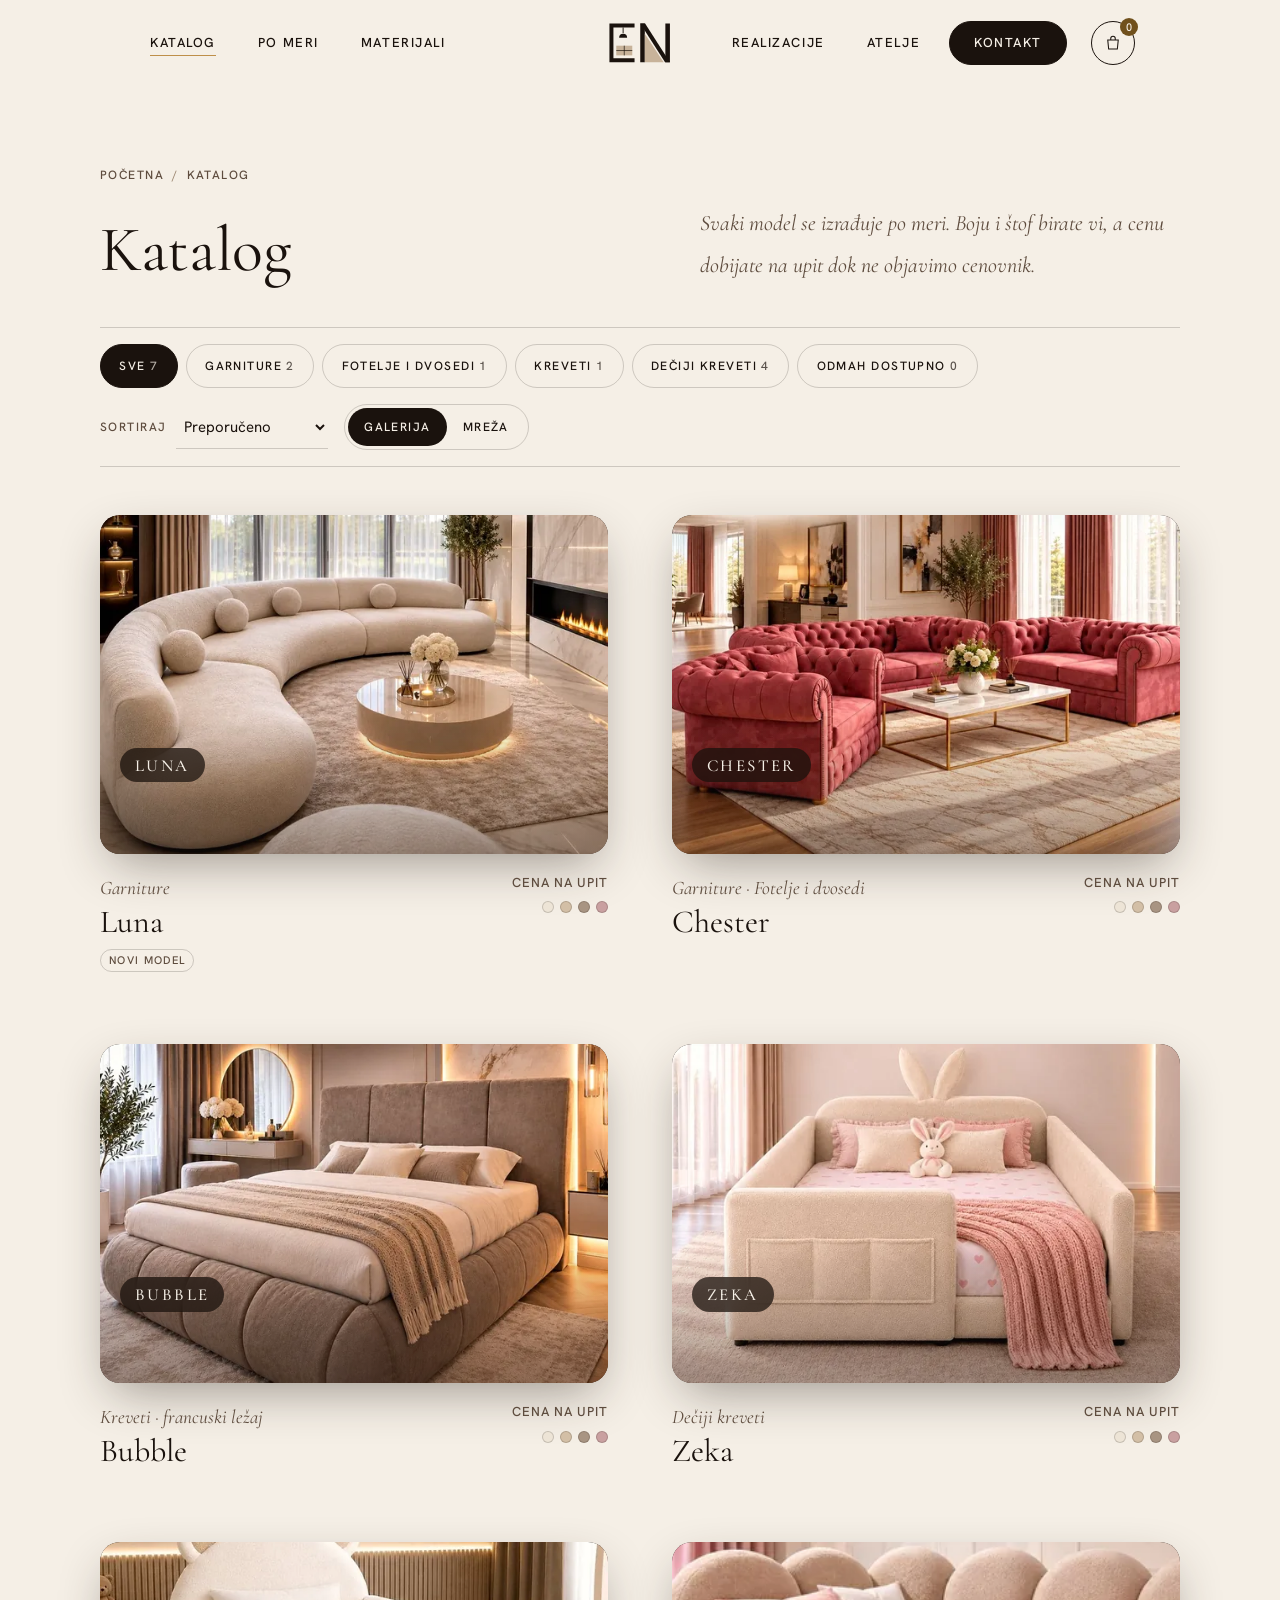
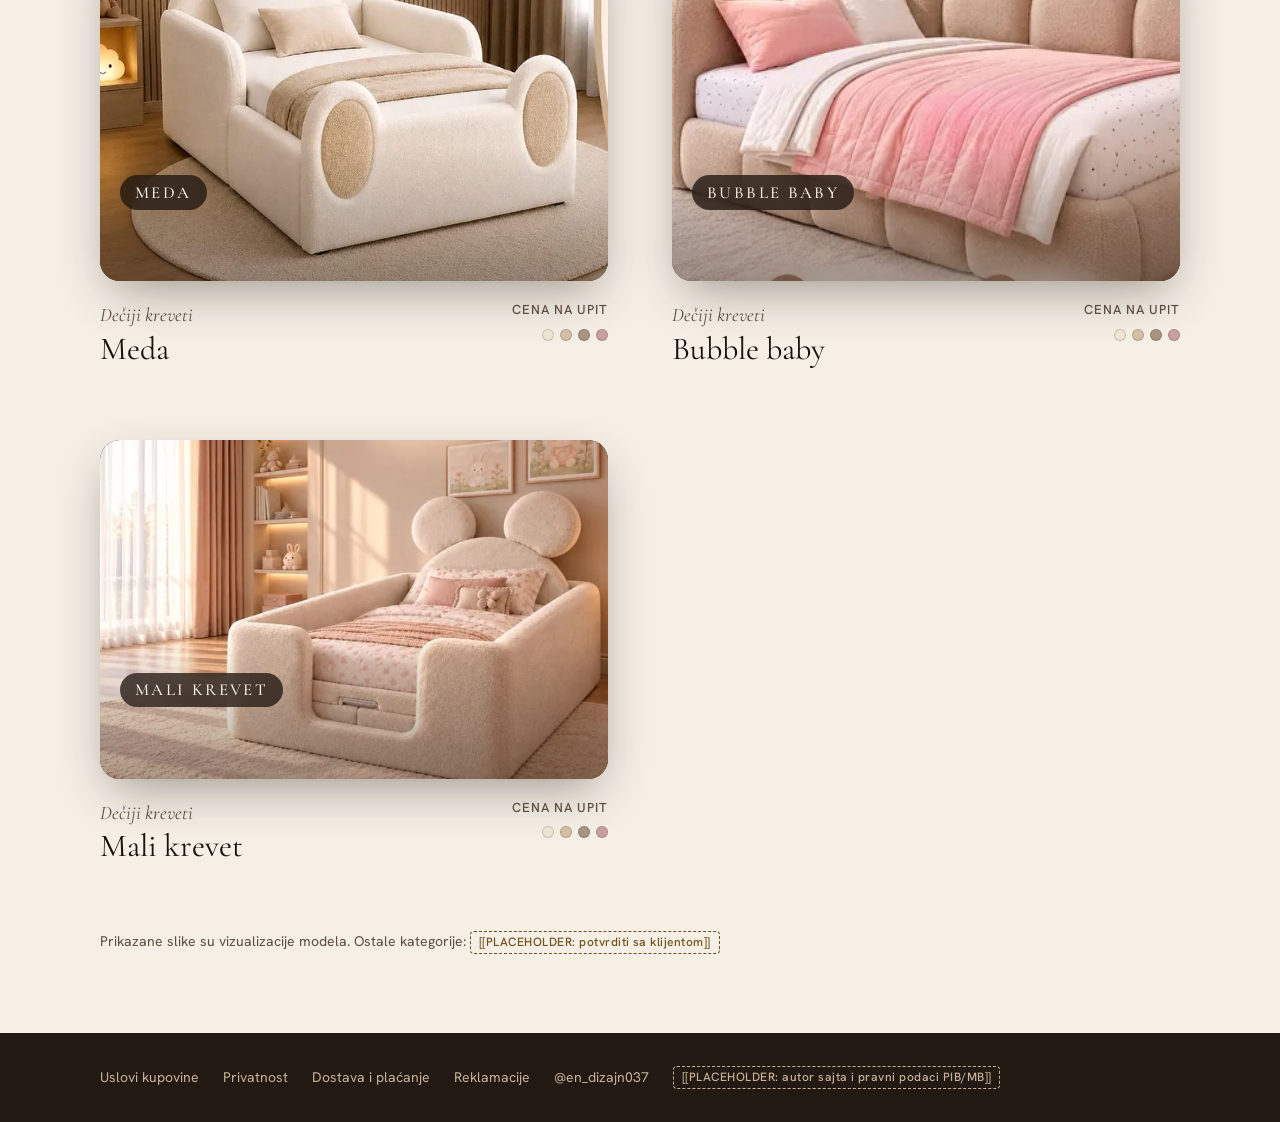
==== commit 980164d4: "BUBBLE BABY: novi naziv i cela slika u Instagram traci; O nama sa hover efektom - BABL BABY preimeno" ====
--- a/katalog.html
+++ b/katalog.html
@@ -4,7 +4,7 @@
 <meta charset="utf-8">
 <meta name="viewport" content="width=device-width, initial-scale=1">
 <title>Katalog — EN-DIZAJN</title>
-<meta name="description" content="Katalog EN-DIZAJN: LUNA, CHESTER, BUBBLE, ZEKA, MEDA, BABL BABY. Tapacirani nameštaj po meri, boja i štof po izboru.">
+<meta name="description" content="Katalog EN-DIZAJN: LUNA, CHESTER, BUBBLE, ZEKA, MEDA, BUBBLE BABY. Tapacirani nameštaj po meri, boja i štof po izboru.">
 <meta property="og:title" content="Katalog — EN-DIZAJN">
 <meta property="og:image" content="assets/img/03.webp">
 <meta name="theme-color" content="#F5EFE6">
--- a/assets/css/main.css
+++ b/assets/css/main.css
@@ -713,3 +713,55 @@
 .card--low .card__bg::after{background:linear-gradient(180deg,rgba(26,18,13,0) 38%,rgba(26,18,13,.74))}
 .card--low .card__t{text-shadow:0 1px 12px rgba(26,18,13,.35)}
 @container (max-width:991px){.duo__mid{top:16px;right:auto;left:16px;transform:none}}
+
+/* ---------- v5.3 contrast pass (WCAG AA, measured on the real images) ---------- */
+/* hero halves + world bands: scrim starts where the text starts and ends near-opaque */
+.half::after,.wband::after{background:linear-gradient(180deg,rgba(26,18,13,.42) 0,rgba(26,18,13,0) 22%,rgba(26,18,13,0) 34%,rgba(26,18,13,.62) 52%,rgba(26,18,13,.9) 100%)}
+.half__k,.wband__k,.half__s,.wband__s{color:var(--cream)}
+.half__c,.wband__c{text-shadow:0 1px 18px rgba(26,18,13,.35)}
+@container (max-width:991px){
+  .half::after,.wband::after{background:linear-gradient(180deg,rgba(26,18,13,.42) 0,rgba(26,18,13,0) 16%,rgba(26,18,13,.55) 30%,rgba(26,18,13,.88) 55%,rgba(26,18,13,.93) 100%)}
+}
+/* model cards: a frosted espresso label behind name and caption, image stays clean */
+.card--low .card__bg::after{background:linear-gradient(180deg,rgba(26,18,13,0) 60%,rgba(26,18,13,.35))}
+.card--low .card__c{gap:6px;padding:0 20px 20px}
+.card--low .card__t,.card--low .card__cap{background:rgba(26,18,13,.74);-webkit-backdrop-filter:blur(10px);backdrop-filter:blur(10px);color:var(--cream);border-radius:999px;text-shadow:none}
+.card--low .card__t{padding:.45em .9em .4em;font-size:1.05rem;letter-spacing:.14em}
+.card--low .card__cap{padding:.45em 1em;font-size:.6875rem;max-width:none}
+/* centred card titles (style tile and any non-low card) */
+.card:not(.card--low) .card__bg::after{background:radial-gradient(ellipse 72% 62% at 50% 50%,rgba(26,18,13,.66),rgba(26,18,13,.22) 85%)}
+/* banner + Instagram labels */
+.banner__ov{background:rgba(34,25,19,.68)}
+.banner__c .t-micro{color:var(--cream)}
+.tl__l{background:linear-gradient(rgba(26,18,13,0),rgba(26,18,13,.82) 45%)}
+/* placeholders on the espresso footer bar */
+.fbar .ph{color:var(--sand)}
+.tl__l{background:linear-gradient(rgba(26,18,13,.4),rgba(26,18,13,.9) 55%)}
+/* v5.4: O nama — two equal images with a real gap */
+.duo{grid-template-columns:repeat(2,minmax(0,1fr));gap:2rem}
+@container (max-width:991px){.duo{grid-template-columns:1fr}}
+/* v5.4: navigation always visible (no hide on scroll) */
+.hdr.is-hidden{transform:none!important;opacity:1!important}
+/* v5.4: social squares — all four in one row */
+.socials{display:grid;grid-template-columns:repeat(4,52px);gap:10px}
+.sq{width:52px;height:52px}
+.sq svg{width:18px;height:18px}
+
+/* v5.5: Instagram tile with a wide image — whole bed when expanded, blurred fill on the sides */
+.tl--fit .tl__fit{object-fit:contain;opacity:0;transition:opacity 500ms var(--standard)}
+.tl--fit .tl__base{transition:filter 600ms var(--standard),transform 800ms var(--outExpo)}
+.tl--fit:hover .tl__fit,.tl--fit:focus-visible .tl__fit{opacity:1}
+.tl--fit:hover .tl__base,.tl--fit:focus-visible .tl__base{filter:blur(18px) brightness(.85);transform:scale(1.15)}
+@media (hover:none){.tl--fit .tl__fit{opacity:1}.tl--fit .tl__base{filter:blur(18px) brightness(.85);transform:scale(1.15)}}
+@container (max-width:767px){.tl--fit .tl__fit{opacity:1}.tl--fit .tl__base{filter:blur(18px) brightness(.85);transform:scale(1.15)}}
+@media (prefers-reduced-motion:reduce){.tl--fit .tl__fit,.tl--fit .tl__base{transition:none}}
+
+/* v5.5: O nama images lead into their worlds — slow zoom + arrow on hover */
+.duo__link{display:block;text-decoration:none;color:inherit}
+.duo__link .iw img{transition:transform 1.2s var(--outQuart)}
+.is-in .duo__link .iw img{transition:transform 1.2s var(--outQuart),opacity 600ms var(--standard)}
+.duo__link:hover .iw img,.duo__link:focus-visible .iw img{transform:scale(1.04)}
+.duo__arr{width:16px;height:16px;align-self:center;margin-left:auto;transition:transform 300ms var(--outQuart)}
+.duo__link:hover .duo__arr,.duo__link:focus-visible .duo__arr{transform:translate(3px,-3px)}
+.duo__link:hover .duo__cap span{text-decoration:underline;text-decoration-thickness:1px;text-underline-offset:6px;text-decoration-color:var(--brass)}
+@media (prefers-reduced-motion:reduce){.duo__link .iw img,.duo__arr{transition:none}.duo__link:hover .iw img{transform:none}}
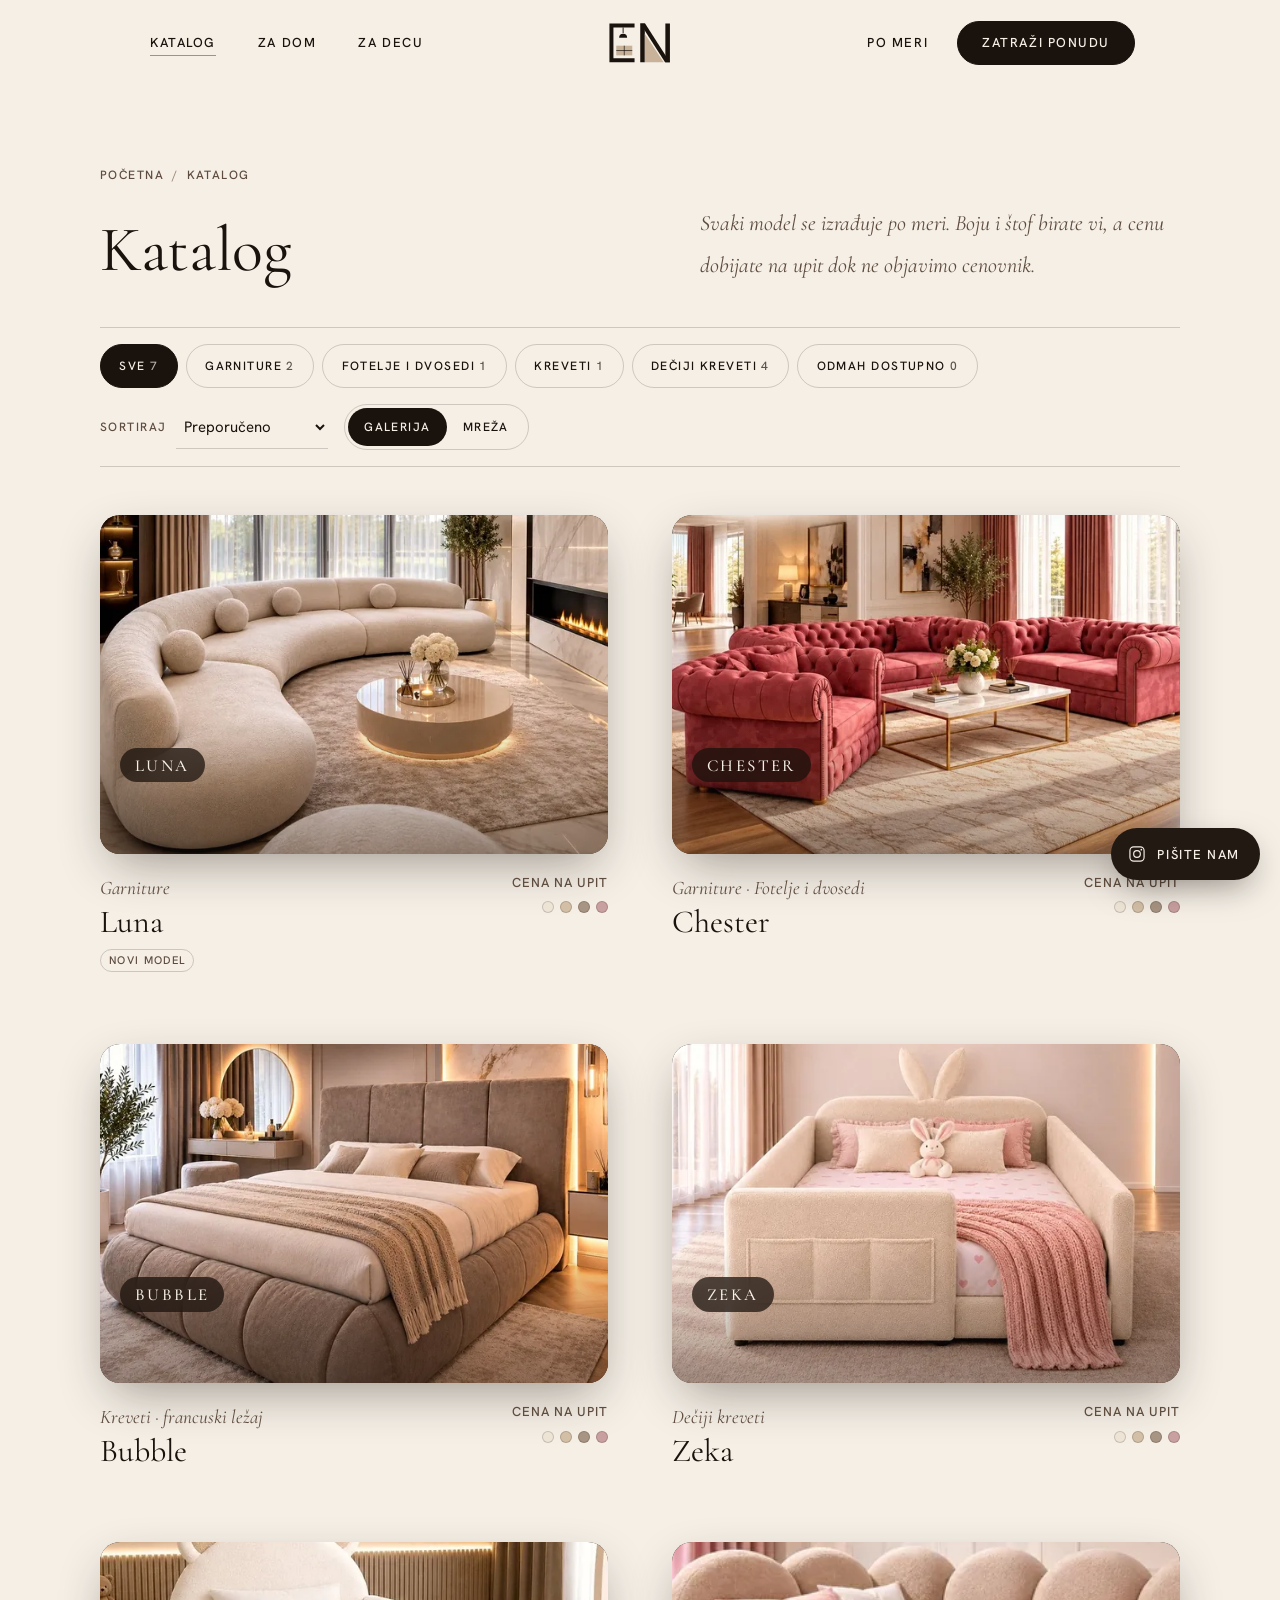
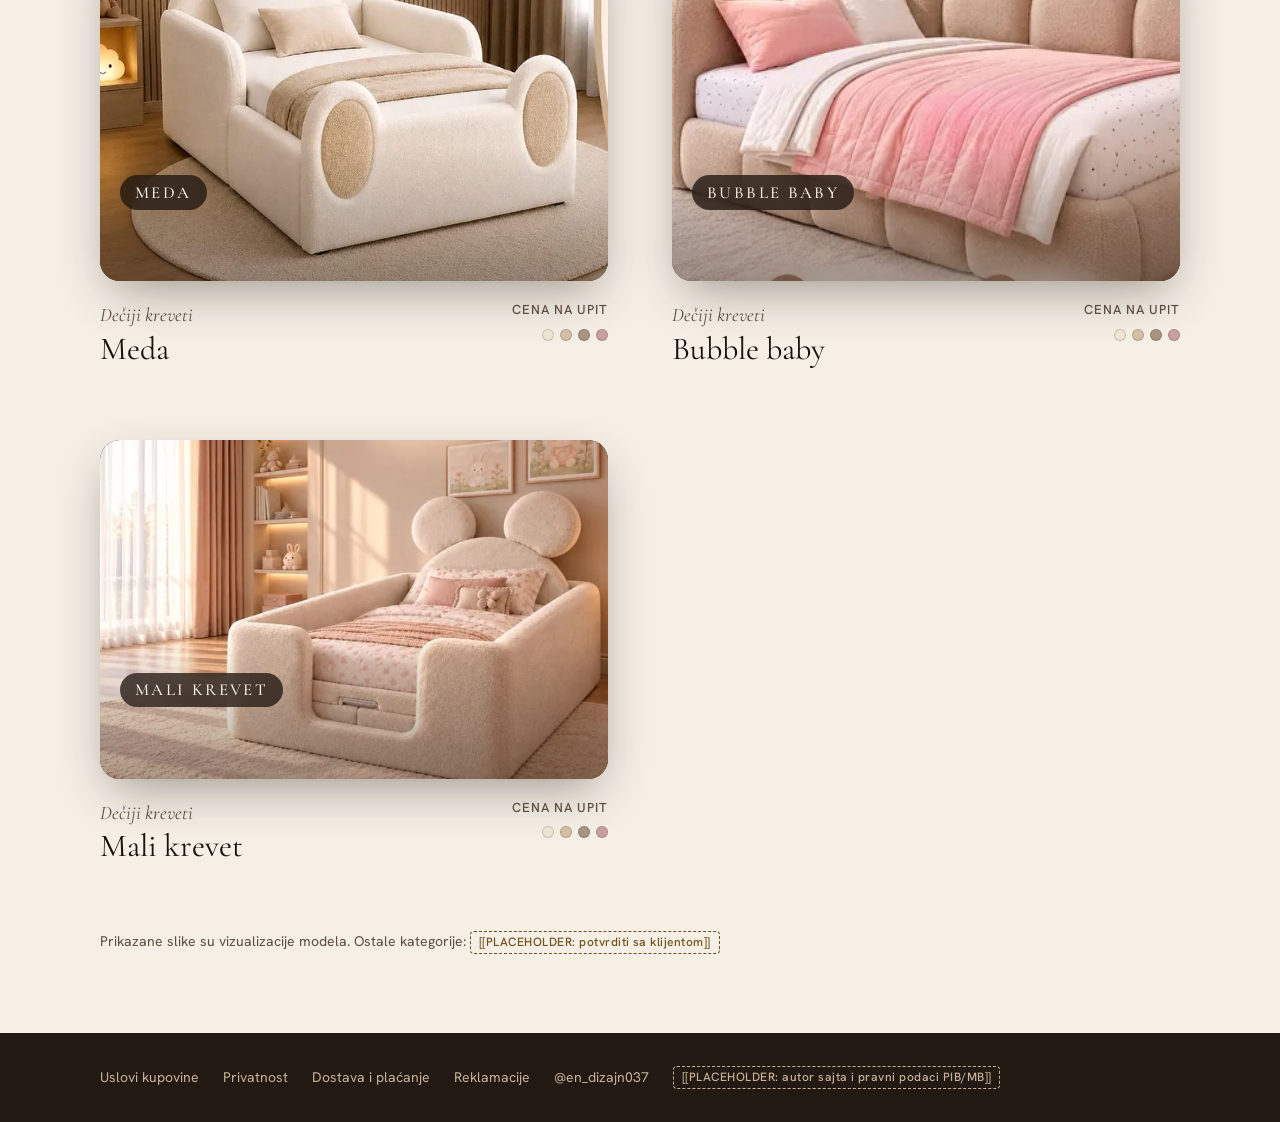
==== commit 50de08f5: "Nova verzija posle kritike (glavna, hero sa dve polovine) - kontakt: sekcija "Zatražite ponudu" (Ins" ====
--- a/katalog.html
+++ b/katalog.html
@@ -19,36 +19,32 @@
 <div class="ed js" data-root id="top">
 <a class="skip" href="#main">Preskoči na sadržaj</a>
 <div class="cur" data-cur aria-hidden="true"><span>Pogledaj</span></div>
+<a class="fab" href="https://ig.me/m/en_dizajn037" target="_blank" rel="noopener noreferrer" aria-label="Pišite nam na Instagramu"><svg viewBox="0 0 24 24" aria-hidden="true"><rect x="3.5" y="3.5" width="17" height="17" rx="4.5" fill="none" stroke="currentColor" stroke-width="1.4"></rect><circle cx="12" cy="12" r="4" fill="none" stroke="currentColor" stroke-width="1.4"></circle><circle cx="17.2" cy="6.8" r="1" fill="currentColor"></circle></svg><span>Pišite nam</span></a>
 <div class="cq">
 <header class="hdr" data-hdr>
 <div class="hdr__in">
 <nav class="nav" aria-label="Glavna navigacija, levo">
 <a class="nl is-current" href="katalog" aria-current="page">Katalog</a>
-<a class="nl" href="katalog?model=zeka">Po meri</a>
-<a class="nl" href="#">Materijali</a>
+<a class="nl" href="./#dom">Za dom</a>
+<a class="nl" href="./#decja">Za decu</a>
 </nav>
 <a class="logo" href="./" aria-label="EN-DIZAJN, početna">
 <!-- [[PLACEHOLDER: dobiti vektorski logo od klijenta]] — monogram recreated from the Instagram posts -->
 <svg viewBox="0 0 120 80" aria-hidden="true"><path d="M6 6h44v7H13v54h37v7H6z" fill="currentColor"></path><path d="M30 13v10" stroke="currentColor" stroke-width="1.6"></path><path d="M23 31a7 7 0 0 1 14 0z" fill="currentColor"></path><rect x="18" y="45" width="28" height="17" fill="#C8B39A"></rect><path d="M18 53.5h28M32 45v17" stroke="currentColor" stroke-width="1.2"></path><path d="M60 6h8v68h-8zM104 6h8v68h-8z" fill="currentColor"></path><path d="M68 24l33 50H68z" fill="#C8B39A"></path><path d="M60 6h8.5L112 74h-8.5z" fill="currentColor"></path></svg>
 </a>
 <div class="hdr-r">
-<nav class="nav" aria-label="Glavna navigacija, desno">
-<a class="nl" href="./#modeli">Realizacije</a>
-<a class="nl" href="#">Atelje</a>
-</nav>
-<a class="pill" href="./#kontakt">Kontakt</a>
-<a class="iconbtn" href="#" aria-label="Korpa, 0 proizvoda"><svg viewBox="0 0 24 24" aria-hidden="true"><path d="M5 8h14l-1.2 12H6.2z M9 8V6a3 3 0 0 1 6 0v2" fill="none" stroke="currentColor" stroke-width="1.4"></path></svg><span class="cnt num" aria-hidden="true">0</span></a>
+<nav class="nav" aria-label="Glavna navigacija, desno"><a class="nl" href="katalog?model=zeka">Po meri</a></nav>
+<a class="pill" href="./#kontakt">Zatraži ponudu</a>
 <button class="iconbtn burger" type="button" aria-label="Meni" aria-controls="mpanel" aria-expanded="false" data-burger><span></span><span></span></button>
 </div>
 </div>
 <div class="mpanel" id="mpanel" data-panel>
 <ul>
 <li><a class="nl" href="katalog" data-close>Katalog</a></li>
+<li><a class="nl" href="./#dom" data-close>Za dom</a></li>
+<li><a class="nl" href="./#decja" data-close>Za decu</a></li>
 <li><a class="nl" href="katalog?model=zeka" data-close>Po meri</a></li>
-<li><a class="nl" href="#" data-close>Materijali</a></li>
-<li><a class="nl" href="./#modeli" data-close>Realizacije</a></li>
-<li><a class="nl" href="#" data-close>Atelje</a></li>
-<li><a class="pill" href="./#kontakt" data-close>Kontakt</a></li>
+<li><a class="pill" href="./#kontakt" data-close>Zatraži ponudu</a></li>
 </ul>
 </div>
 </header>
--- a/assets/css/main.css
+++ b/assets/css/main.css
@@ -765,3 +765,100 @@
 .duo__link:hover .duo__arr,.duo__link:focus-visible .duo__arr{transform:translate(3px,-3px)}
 .duo__link:hover .duo__cap span{text-decoration:underline;text-decoration-thickness:1px;text-underline-offset:6px;text-decoration-color:var(--brass)}
 @media (prefers-reduced-motion:reduce){.duo__link .iw img,.duo__arr{transition:none}.duo__link:hover .iw img{transform:none}}
+
+/* v5.6: hero variant "dom" — only the left world, full width */
+.hero-dom .hero2 .half+.half,.hero-dom .hero2 .seam{display:none}
+.hero-dom .hero2 .half img{object-position:50% 70%!important}
+.hero-dom .hero2 .half:hover{flex-grow:1}
+.hero-dom .hero2 .half__c{left:max(56px,calc((100% - 1140px) / 2 + 30px));right:auto;bottom:80px;max-width:640px}
+.hero-dom .hero2 .half__h{font-size:6.5rem}
+.hero-dom .hero2 .half__c>.half__s{opacity:1!important;transform:none!important}
+.hero-dom .hero2 .mid{top:auto;left:auto;right:max(56px,calc((100% - 1140px) / 2 + 30px));bottom:92px;transform:none!important}
+@container (max-width:991px){
+  .hero-dom .hero2 .half{height:620px}
+  .hero-dom .hero2 .half__c{left:24px;right:24px;bottom:40px}
+  .hero-dom .hero2 .half__h{font-size:3.5rem}
+  .hero-dom .hero2 .mid{right:auto;left:24px;bottom:auto;top:96px}
+}
+@container (max-width:479px){.hero-dom .hero2 .half__h{font-size:2.9rem}.hero-dom .hero2 .half{height:560px}}
+
+/* ================= v6 — tightening pass after critique ================= */
+/* two button styles only: solid .pill and outline .pill--o; .pill--light = outline on photos */
+.pill--light{background:transparent;color:var(--cream);border-color:var(--cream);padding-right:3rem}
+.half:hover .pill--light,.half:focus-visible .pill--light{background:var(--cream);color:var(--ink)}
+.half .pill--light{margin-top:8px}
+.kids .pill--o,.cream .pill--o{color:var(--ink);border-color:var(--ink)}
+
+/* worlds: image beside text, no overlay */
+.wsplit{display:grid;grid-template-columns:minmax(0,1.45fr) minmax(0,1fr);gap:4rem;align-items:center;margin-bottom:4.5rem}
+.wsplit--rev .wsplit__img{order:2}
+.wsplit__t{display:flex;flex-direction:column;align-items:flex-start;gap:1.25rem}
+.wsplit__t .wband__k{color:inherit;margin-bottom:0}
+.dark .wsplit__t .wband__k{color:var(--linen)}
+.kids .wsplit__t .wband__k{color:var(--ink-muted)}
+.kids .badge--sm{background:var(--ink);color:var(--cream)}
+.wh{font:500 4.5rem/1.02 var(--f-display)}
+.dark .wh{color:var(--cream)}
+.wsplit .t-lead{max-width:30rem}
+.dark .wsplit .t-lead{color:var(--muted-on-dark)}
+.kids .wsplit .t-lead{color:var(--ink-muted)}
+
+/* cards in even rows at natural proportions (justified rows: no cropping) */
+.jrows{display:flex;flex-direction:column;gap:3.5rem}
+.jrow{display:flex;gap:2rem;align-items:flex-start}
+.jitem{flex:var(--r) 1 0;min-width:0}
+.jitem .card{aspect-ratio:auto}
+.jitem .ccap{margin-top:1rem}
+.jitem .ccap .t-h3{font-size:1.9rem}
+.jitem .ccap a{text-decoration:none}
+.jitem .ccap a:hover{text-decoration:underline;text-decoration-thickness:1px;text-underline-offset:6px;text-decoration-color:var(--brass)}
+.dark .jitem .ccap .t-h3{color:var(--cream)}
+
+/* contact band */
+.kgrid{display:grid;grid-template-columns:minmax(0,1fr) minmax(0,1fr);gap:4rem;align-items:start}
+.kch{display:flex;flex-direction:column;gap:12px}
+.kbtn{display:flex;align-items:center;gap:16px;min-height:64px;padding:12px 22px;border:1px solid rgba(245,239,230,.5);border-radius:16px;color:var(--cream);text-decoration:none;transition:background-color 300ms var(--standard),border-color 300ms var(--standard)}
+.kbtn:hover{border-color:var(--cream);background:rgba(245,239,230,.08)}
+.kbtn svg{width:22px;height:22px;flex:none}
+.kbtn span{display:flex;flex-direction:column;gap:2px}
+.kbtn b{font:500 .8125rem/1.4 var(--f-ui);letter-spacing:.12em;text-transform:uppercase}
+.kbtn small{font-size:.875rem;color:#F1E3DF}
+.kbtn .arr{width:16px;height:16px;margin-left:auto;transition:transform 300ms var(--outQuart)}
+.kbtn--main{background:var(--cream);color:var(--ink);border-color:var(--cream)}
+.kbtn--main small{color:var(--ink-muted)}
+.kbtn--main:hover{background:#fff;border-color:#fff}
+.kbtn--main:hover .arr{transform:translate(3px,-3px)}
+.rose .nform{margin-top:1.25rem;max-width:none}
+.rose .consent{max-width:none}
+.ftr{padding-top:4rem}
+
+/* floating contact button */
+.fab{position:fixed;right:20px;bottom:20px;z-index:80;display:inline-flex;align-items:center;gap:10px;min-height:52px;padding:0 20px 0 16px;border-radius:999px;background:var(--espresso);color:var(--cream);text-decoration:none;font:500 .8125rem/1 var(--f-ui);letter-spacing:.12em;text-transform:uppercase;box-shadow:0 12px 34px -10px rgba(26,18,13,.55);transition:transform 300ms var(--outQuart),background-color 300ms}
+.fab svg{width:20px;height:20px}
+.fab:hover{transform:translateY(-2px);background:var(--ink)}
+.fab:focus-visible{outline:2px solid var(--brass);outline-offset:3px}
+
+@container (max-width:991px){
+  .wsplit{grid-template-columns:1fr;gap:1.75rem;margin-bottom:3rem}
+  .wsplit--rev .wsplit__img{order:0}
+  .wh{font-size:3.25rem}
+  .kgrid{grid-template-columns:1fr;gap:2rem}
+  /* compact hero on phones */
+  .half{height:400px}
+  .half__c>.half__s,.is-loaded .half__c>.half__s{display:none}
+  .half .pill--light{margin-top:4px}
+}
+@container (max-width:767px){
+  /* all model cards become one swipeable row */
+  .jrows{display:flex;flex-direction:row;gap:12px;overflow-x:auto;scroll-snap-type:x mandatory;margin:0 -20px;padding:0 20px 8px;scrollbar-width:none}
+  .jrow{display:contents}
+  .jitem{flex:0 0 calc(210px * var(--r));scroll-snap-align:start}
+  .jitem .ccap .t-h3{font-size:1.35rem}
+  .jitem .ccap .t-sub{font-size:.95rem}
+  .wh{font-size:2.9rem}
+}
+@container (max-width:479px){.half{height:360px}.wh{font-size:2.5rem}.half__h{font-size:2.4rem}}
+@media (max-width:767px){.fab span{display:none}.fab{padding:0;width:56px;height:56px;justify-content:center}}
+@media (prefers-reduced-motion:reduce){.fab,.kbtn .arr{transition:none}}
+.wsplit--rev{grid-template-columns:minmax(0,1fr) minmax(0,1.45fr)}
+@container (max-width:991px){.wsplit--rev{grid-template-columns:1fr}}
